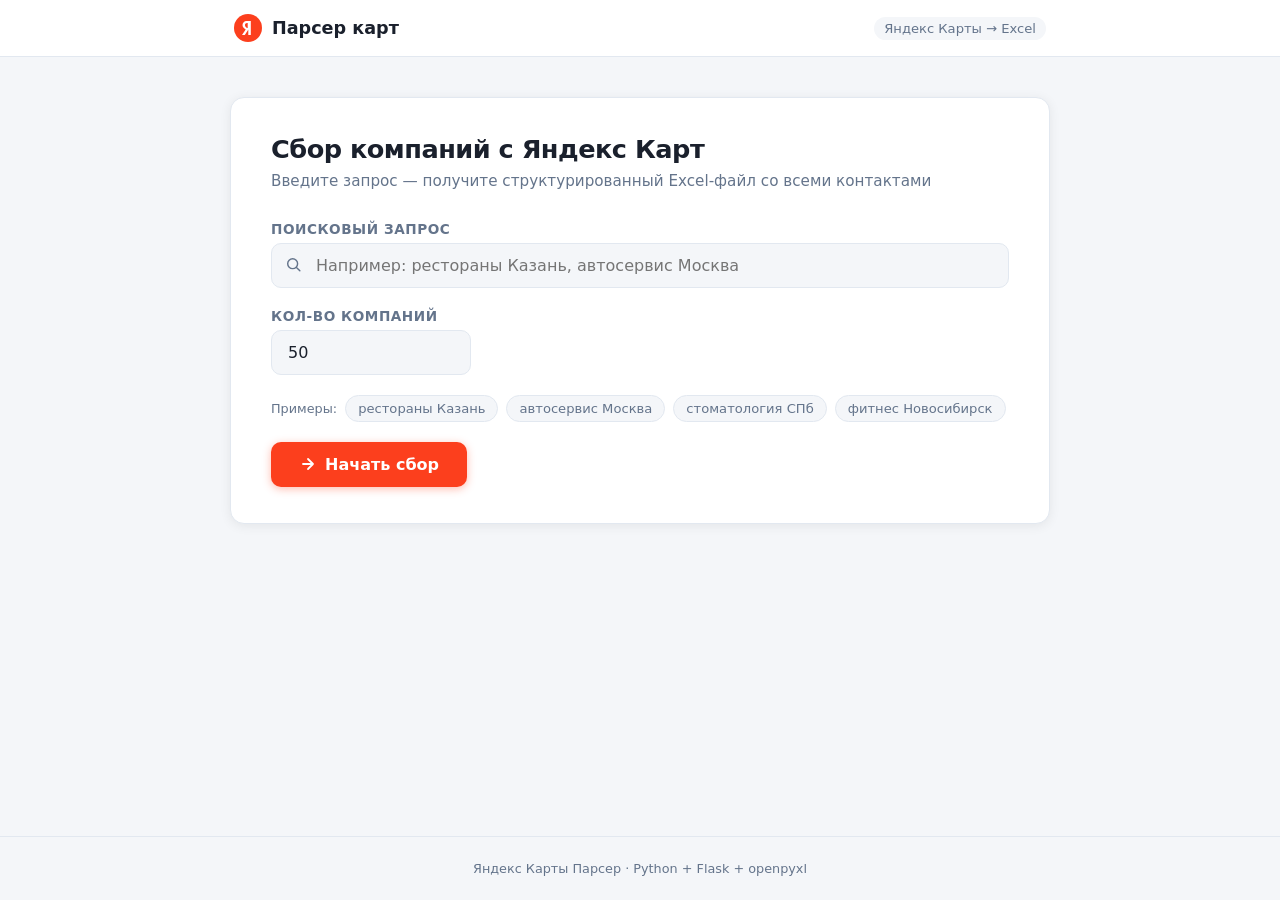
==== templates/index.html @ 3d7ba64a "Add Flask web UI with real-time progress streaming - app.py: Flask server with three endpoints:     " ====
<!DOCTYPE html>
<html lang="ru">
<head>
  <meta charset="UTF-8"/>
  <meta name="viewport" content="width=device-width, initial-scale=1.0"/>
  <title>Яндекс Карты — Парсер</title>
  <link rel="stylesheet" href="/static/style.css"/>
</head>
<body>
  <!-- Header -->
  <header class="header">
    <div class="header-inner">
      <div class="logo">
        <svg width="28" height="28" viewBox="0 0 28 28" fill="none">
          <circle cx="14" cy="14" r="14" fill="#FC3F1D"/>
          <path d="M15.8 7H12.5C10.3 7 8.5 8.8 8.5 11c0 2 1.3 3.3 3.2 4.4L8 21h2.8l3.4-5.2h.1V21h2.5V7h-.9zm-2.6 7.1c-1.4-.8-2.2-1.8-2.2-3.1 0-1.2.9-2.1 2.1-2.1h.6v5.2h-.5z" fill="white"/>
        </svg>
        <span>Парсер карт</span>
      </div>
      <nav class="nav-hint">Яндекс Карты → Excel</nav>
    </div>
  </header>

  <main class="main">
    <!-- Search Card -->
    <section class="card search-card" id="searchSection">
      <h1 class="card-title">Сбор компаний с Яндекс Карт</h1>
      <p class="card-sub">Введите запрос — получите структурированный Excel-файл со всеми контактами</p>

      <form id="searchForm" class="search-form" autocomplete="off">
        <div class="field-group">
          <label class="field-label" for="queryInput">Поисковый запрос</label>
          <div class="input-wrap">
            <svg class="input-icon" viewBox="0 0 20 20" fill="none">
              <circle cx="8.5" cy="8.5" r="5.5" stroke="currentColor" stroke-width="1.6"/>
              <path d="M13 13l3.5 3.5" stroke="currentColor" stroke-width="1.6" stroke-linecap="round"/>
            </svg>
            <input id="queryInput" class="input" type="text"
                   placeholder="Например: рестораны Казань, автосервис Москва"
                   required maxlength="200"/>
          </div>
        </div>

        <div class="field-group field-group--half">
          <label class="field-label" for="maxInput">Кол-во компаний</label>
          <input id="maxInput" class="input" type="number"
                 min="1" max="500" value="50" step="1"/>
        </div>

        <div class="examples">
          <span class="examples-label">Примеры:</span>
          <button type="button" class="chip" data-q="рестораны Казань">рестораны Казань</button>
          <button type="button" class="chip" data-q="автосервис Москва">автосервис Москва</button>
          <button type="button" class="chip" data-q="стоматология Санкт-Петербург">стоматология СПб</button>
          <button type="button" class="chip" data-q="фитнес Новосибирск">фитнес Новосибирск</button>
        </div>

        <button class="btn-primary" type="submit" id="startBtn">
          <svg width="18" height="18" viewBox="0 0 18 18" fill="none">
            <path d="M4 9h10M9 4l5 5-5 5" stroke="white" stroke-width="1.8" stroke-linecap="round" stroke-linejoin="round"/>
          </svg>
          Начать сбор
        </button>
      </form>
    </section>

    <!-- Progress Card -->
    <section class="card progress-card hidden" id="progressSection">
      <div class="progress-header">
        <div class="pulse-dot" id="pulseDot"></div>
        <span class="progress-title" id="progressTitle">Идёт сбор данных…</span>
        <button class="btn-ghost btn-sm" id="cancelBtn" title="Отмена">✕</button>
      </div>

      <div class="progress-track">
        <div class="progress-bar" id="progressBar"></div>
      </div>
      <div class="progress-meta">
        <span id="progressFound">Найдено: 0</span>
        <span id="progressPct">0%</span>
      </div>

      <div class="log-box" id="logBox"></div>
    </section>

    <!-- Result Card -->
    <section class="card result-card hidden" id="resultSection">
      <div class="result-top">
        <div class="result-icon">✓</div>
        <div>
          <h2 class="result-title">Готово!</h2>
          <p class="result-sub" id="resultSub">Данные собраны и сохранены в Excel</p>
        </div>
      </div>

      <!-- Stats grid -->
      <div class="stats-grid" id="statsGrid"></div>

      <!-- Preview table -->
      <div class="preview-wrap">
        <h3 class="preview-heading">Предпросмотр (первые строки)</h3>
        <div class="table-scroll">
          <table class="preview-table" id="previewTable">
            <thead>
              <tr>
                <th>Название</th>
                <th>Телефон</th>
                <th>Адрес</th>
                <th>Рейтинг</th>
                <th>Сайт</th>
              </tr>
            </thead>
            <tbody id="previewBody"></tbody>
          </table>
        </div>
      </div>

      <div class="result-actions">
        <a class="btn-primary" id="downloadBtn" href="#" download>
          <svg width="18" height="18" viewBox="0 0 18 18" fill="none">
            <path d="M9 3v8M5 8l4 4 4-4" stroke="white" stroke-width="1.8" stroke-linecap="round" stroke-linejoin="round"/>
            <path d="M3 14h12" stroke="white" stroke-width="1.8" stroke-linecap="round"/>
          </svg>
          Скачать Excel
        </a>
        <button class="btn-secondary" id="newSearchBtn">
          Новый поиск
        </button>
      </div>
    </section>

    <!-- Error Card -->
    <section class="card error-card hidden" id="errorSection">
      <div class="error-icon">!</div>
      <h2 class="error-title">Ошибка</h2>
      <p class="error-msg" id="errorMsg"></p>
      <button class="btn-secondary" id="errorRetryBtn">Попробовать снова</button>
    </section>
  </main>

  <footer class="footer">
    Яндекс Карты Парсер · Python + Flask + openpyxl
  </footer>

  <script src="/static/app.js"></script>
</body>
</html>
---- static/style.css ----
/* ── Reset & tokens ─────────────────────────────────────────── */
*, *::before, *::after { box-sizing: border-box; margin: 0; padding: 0; }

:root {
  --bg:        #f4f6f9;
  --surface:   #ffffff;
  --border:    #e2e8f0;
  --text:      #1a202c;
  --text-muted:#64748b;
  --accent:    #FC3F1D;
  --accent-h:  #e03518;
  --green:     #22c55e;
  --green-bg:  #f0fdf4;
  --red:       #ef4444;
  --yellow:    #f59e0b;
  --radius:    14px;
  --shadow:    0 2px 12px rgba(0,0,0,.07);
  --shadow-lg: 0 8px 32px rgba(0,0,0,.10);
  --font:      'Segoe UI', system-ui, -apple-system, sans-serif;
}

html { scroll-behavior: smooth; }
body {
  font-family: var(--font);
  background: var(--bg);
  color: var(--text);
  min-height: 100vh;
  display: flex;
  flex-direction: column;
}

/* ── Header ─────────────────────────────────────────────────── */
.header {
  background: var(--surface);
  border-bottom: 1px solid var(--border);
  position: sticky;
  top: 0;
  z-index: 100;
  backdrop-filter: blur(8px);
}
.header-inner {
  max-width: 860px;
  margin: 0 auto;
  padding: 14px 24px;
  display: flex;
  align-items: center;
  gap: 12px;
}
.logo {
  display: flex;
  align-items: center;
  gap: 10px;
  font-weight: 700;
  font-size: 1.1rem;
  color: var(--text);
}
.nav-hint {
  margin-left: auto;
  font-size: .82rem;
  color: var(--text-muted);
  background: var(--bg);
  padding: 4px 10px;
  border-radius: 20px;
}

/* ── Main layout ────────────────────────────────────────────── */
.main {
  flex: 1;
  max-width: 860px;
  width: 100%;
  margin: 40px auto;
  padding: 0 20px;
  display: flex;
  flex-direction: column;
  gap: 24px;
}

/* ── Card ───────────────────────────────────────────────────── */
.card {
  background: var(--surface);
  border: 1px solid var(--border);
  border-radius: var(--radius);
  padding: 36px 40px;
  box-shadow: var(--shadow);
  transition: box-shadow .2s;
}
.card:hover { box-shadow: var(--shadow-lg); }
.hidden { display: none !important; }

/* ── Search Card ────────────────────────────────────────────── */
.card-title {
  font-size: 1.6rem;
  font-weight: 700;
  letter-spacing: -.02em;
  margin-bottom: 6px;
}
.card-sub {
  color: var(--text-muted);
  margin-bottom: 28px;
  font-size: .95rem;
  line-height: 1.5;
}

.search-form { display: flex; flex-direction: column; gap: 20px; }

.field-group { display: flex; flex-direction: column; gap: 6px; }
.field-group--half { max-width: 200px; }
.field-label {
  font-size: .85rem;
  font-weight: 600;
  color: var(--text-muted);
  text-transform: uppercase;
  letter-spacing: .04em;
}

.input-wrap { position: relative; }
.input-icon {
  position: absolute;
  left: 14px;
  top: 50%;
  transform: translateY(-50%);
  width: 18px;
  height: 18px;
  color: var(--text-muted);
  pointer-events: none;
}
.input {
  width: 100%;
  padding: 12px 16px;
  border: 1.5px solid var(--border);
  border-radius: 10px;
  font-size: 1rem;
  font-family: var(--font);
  outline: none;
  transition: border-color .18s, box-shadow .18s;
  background: var(--bg);
  color: var(--text);
}
.input-wrap .input { padding-left: 44px; }
.input:focus {
  border-color: var(--accent);
  box-shadow: 0 0 0 3px rgba(252,63,29,.12);
  background: var(--surface);
}
input[type=number].input { max-width: 200px; }

/* ── Example chips ──────────────────────────────────────────── */
.examples {
  display: flex;
  flex-wrap: wrap;
  gap: 8px;
  align-items: center;
}
.examples-label {
  font-size: .8rem;
  color: var(--text-muted);
  white-space: nowrap;
}
.chip {
  padding: 5px 12px;
  border: 1.5px solid var(--border);
  border-radius: 20px;
  font-size: .82rem;
  font-family: var(--font);
  cursor: pointer;
  background: var(--bg);
  color: var(--text-muted);
  transition: all .16s;
}
.chip:hover {
  border-color: var(--accent);
  color: var(--accent);
  background: #fff5f3;
}

/* ── Buttons ────────────────────────────────────────────────── */
.btn-primary {
  display: inline-flex;
  align-items: center;
  gap: 8px;
  padding: 13px 28px;
  background: var(--accent);
  color: #fff;
  border: none;
  border-radius: 10px;
  font-size: 1rem;
  font-weight: 600;
  font-family: var(--font);
  cursor: pointer;
  text-decoration: none;
  transition: background .16s, transform .1s, box-shadow .16s;
  box-shadow: 0 2px 8px rgba(252,63,29,.35);
  align-self: flex-start;
}
.btn-primary:hover { background: var(--accent-h); box-shadow: 0 4px 14px rgba(252,63,29,.4); }
.btn-primary:active { transform: scale(.97); }
.btn-primary:disabled { opacity: .55; cursor: not-allowed; transform: none; }

.btn-secondary {
  display: inline-flex;
  align-items: center;
  gap: 8px;
  padding: 12px 24px;
  background: var(--surface);
  color: var(--text);
  border: 1.5px solid var(--border);
  border-radius: 10px;
  font-size: .95rem;
  font-weight: 600;
  font-family: var(--font);
  cursor: pointer;
  transition: border-color .16s, background .16s;
}
.btn-secondary:hover { border-color: var(--text-muted); background: var(--bg); }

.btn-ghost {
  background: none;
  border: none;
  cursor: pointer;
  font-family: var(--font);
  transition: color .15s;
}
.btn-sm { padding: 4px 8px; font-size: .85rem; color: var(--text-muted); }
.btn-sm:hover { color: var(--red); }

/* ── Progress Card ──────────────────────────────────────────── */
.progress-card { border-left: 4px solid var(--accent); }

.progress-header {
  display: flex;
  align-items: center;
  gap: 10px;
  margin-bottom: 16px;
}
.pulse-dot {
  width: 10px; height: 10px;
  border-radius: 50%;
  background: var(--accent);
  animation: pulse 1.4s infinite;
  flex-shrink: 0;
}
@keyframes pulse {
  0%, 100% { opacity: 1; transform: scale(1); }
  50%       { opacity: .5; transform: scale(.8); }
}
.progress-title { font-weight: 600; flex: 1; }

.progress-track {
  height: 8px;
  background: var(--bg);
  border-radius: 99px;
  overflow: hidden;
  margin-bottom: 6px;
}
.progress-bar {
  height: 100%;
  background: linear-gradient(90deg, var(--accent), #ff7a5c);
  border-radius: 99px;
  width: 0%;
  transition: width .4s ease;
}
.progress-meta {
  display: flex;
  justify-content: space-between;
  font-size: .82rem;
  color: var(--text-muted);
  margin-bottom: 16px;
}

.log-box {
  background: #0f172a;
  border-radius: 8px;
  padding: 14px 16px;
  max-height: 200px;
  overflow-y: auto;
  font-family: 'Cascadia Code', 'Fira Mono', monospace;
  font-size: .8rem;
  line-height: 1.7;
  color: #94a3b8;
  scroll-behavior: smooth;
}
.log-line { display: block; }
.log-line--ok    { color: #86efac; }
.log-line--warn  { color: #fcd34d; }
.log-line--err   { color: #f87171; }

/* ── Result Card ────────────────────────────────────────────── */
.result-card { border-left: 4px solid var(--green); }

.result-top {
  display: flex;
  align-items: center;
  gap: 18px;
  margin-bottom: 28px;
}
.result-icon {
  width: 52px; height: 52px;
  background: var(--green-bg);
  color: var(--green);
  border-radius: 50%;
  display: flex;
  align-items: center;
  justify-content: center;
  font-size: 1.6rem;
  font-weight: 700;
  flex-shrink: 0;
}
.result-title { font-size: 1.4rem; font-weight: 700; margin-bottom: 2px; }
.result-sub { color: var(--text-muted); font-size: .9rem; }

/* Stats grid */
.stats-grid {
  display: grid;
  grid-template-columns: repeat(auto-fill, minmax(160px, 1fr));
  gap: 12px;
  margin-bottom: 28px;
}
.stat-card {
  background: var(--bg);
  border: 1px solid var(--border);
  border-radius: 10px;
  padding: 16px 18px;
}
.stat-value {
  font-size: 1.7rem;
  font-weight: 800;
  letter-spacing: -.03em;
  color: var(--text);
  line-height: 1;
  margin-bottom: 4px;
}
.stat-value--accent { color: var(--accent); }
.stat-value--green  { color: var(--green); }
.stat-label {
  font-size: .78rem;
  color: var(--text-muted);
  text-transform: uppercase;
  letter-spacing: .04em;
}

/* Preview table */
.preview-heading {
  font-size: .9rem;
  font-weight: 600;
  color: var(--text-muted);
  text-transform: uppercase;
  letter-spacing: .04em;
  margin-bottom: 12px;
}
.preview-wrap { margin-bottom: 28px; }
.table-scroll { overflow-x: auto; border-radius: 8px; border: 1px solid var(--border); }
.preview-table {
  width: 100%;
  border-collapse: collapse;
  font-size: .85rem;
  white-space: nowrap;
}
.preview-table thead th {
  background: #f8fafc;
  padding: 10px 14px;
  text-align: left;
  font-weight: 600;
  font-size: .78rem;
  color: var(--text-muted);
  text-transform: uppercase;
  letter-spacing: .04em;
  border-bottom: 1px solid var(--border);
}
.preview-table tbody td {
  padding: 10px 14px;
  border-bottom: 1px solid var(--border);
  color: var(--text);
  max-width: 220px;
  overflow: hidden;
  text-overflow: ellipsis;
}
.preview-table tbody tr:last-child td { border-bottom: none; }
.preview-table tbody tr:hover { background: #f8fafc; }
.badge {
  display: inline-block;
  padding: 2px 8px;
  border-radius: 99px;
  font-size: .75rem;
  font-weight: 600;
}
.badge--yes { background: var(--green-bg); color: var(--green); }
.badge--no  { background: #fef2f2; color: var(--red); }
.stars { color: var(--yellow); }

.result-actions {
  display: flex;
  gap: 12px;
  flex-wrap: wrap;
}

/* ── Error Card ─────────────────────────────────────────────── */
.error-card {
  border-left: 4px solid var(--red);
  text-align: center;
  padding: 48px 40px;
}
.error-icon {
  width: 64px; height: 64px;
  background: #fef2f2;
  color: var(--red);
  border-radius: 50%;
  display: flex;
  align-items: center;
  justify-content: center;
  font-size: 2rem;
  font-weight: 800;
  margin: 0 auto 16px;
}
.error-title { font-size: 1.3rem; font-weight: 700; margin-bottom: 8px; }
.error-msg { color: var(--text-muted); margin-bottom: 24px; }

/* ── Footer ─────────────────────────────────────────────────── */
.footer {
  text-align: center;
  padding: 24px;
  color: var(--text-muted);
  font-size: .8rem;
  border-top: 1px solid var(--border);
}

/* ── Responsive ─────────────────────────────────────────────── */
@media (max-width: 600px) {
  .card { padding: 24px 20px; }
  .card-title { font-size: 1.3rem; }
  .field-group--half { max-width: 100%; }
  .stats-grid { grid-template-columns: 1fr 1fr; }
  .result-actions { flex-direction: column; }
  .btn-primary, .btn-secondary { justify-content: center; }
}
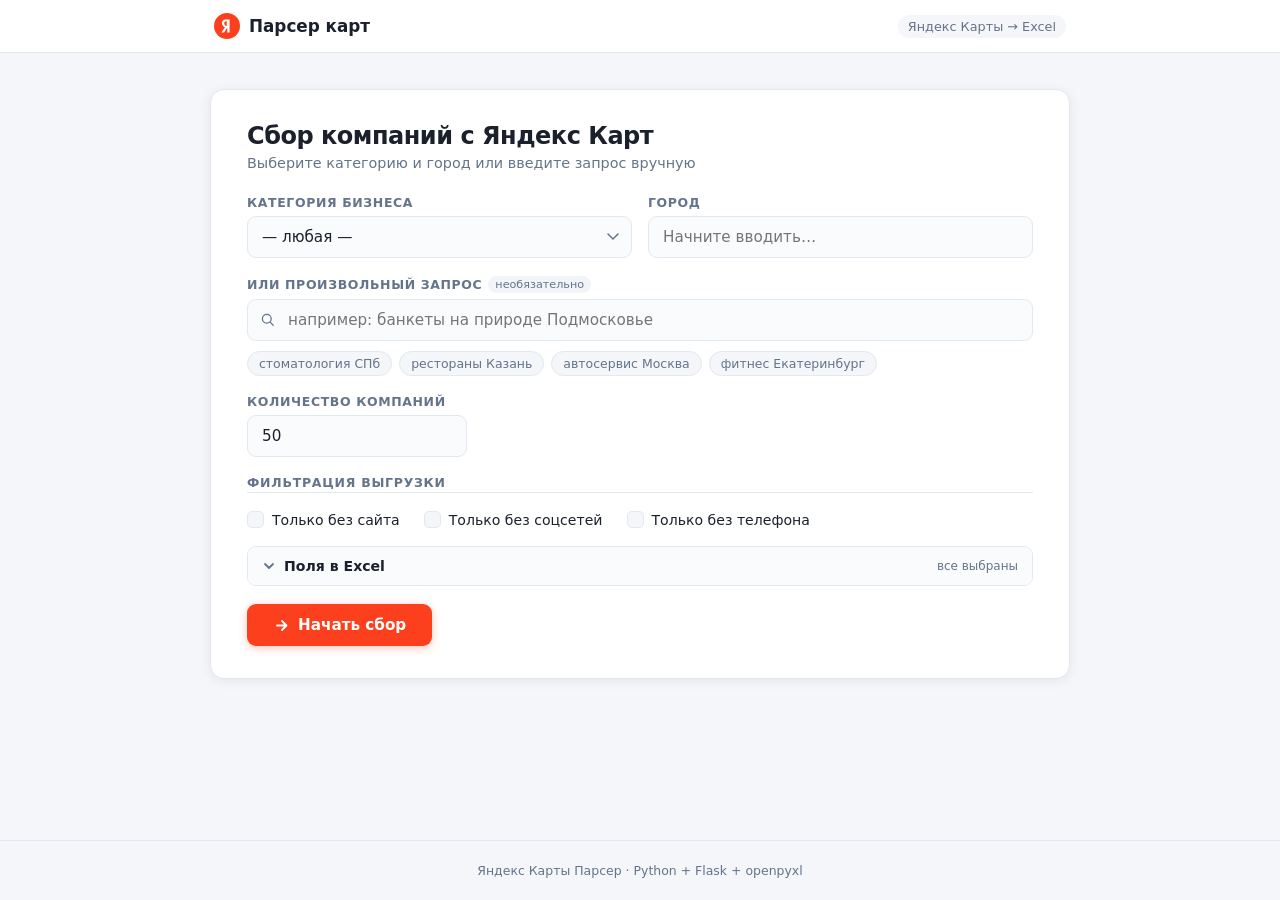
==== commit c67f89a5: "Add field selection, filters, history, maps link; fix rating/socials 1. Field selection — checkboxes" ====
--- a/templates/index.html
+++ b/templates/index.html
@@ -7,141 +7,255 @@
   <link rel="stylesheet" href="/static/style.css"/>
 </head>
 <body>
-  <!-- Header -->
-  <header class="header">
-    <div class="header-inner">
-      <div class="logo">
-        <svg width="28" height="28" viewBox="0 0 28 28" fill="none">
-          <circle cx="14" cy="14" r="14" fill="#FC3F1D"/>
-          <path d="M15.8 7H12.5C10.3 7 8.5 8.8 8.5 11c0 2 1.3 3.3 3.2 4.4L8 21h2.8l3.4-5.2h.1V21h2.5V7h-.9zm-2.6 7.1c-1.4-.8-2.2-1.8-2.2-3.1 0-1.2.9-2.1 2.1-2.1h.6v5.2h-.5z" fill="white"/>
+
+<header class="header">
+  <div class="header-inner">
+    <div class="logo">
+      <svg width="26" height="26" viewBox="0 0 28 28" fill="none">
+        <circle cx="14" cy="14" r="14" fill="#FC3F1D"/>
+        <path d="M15.8 7H12.5C10.3 7 8.5 8.8 8.5 11c0 2 1.3 3.3 3.2 4.4L8 21h2.8l3.4-5.2h.1V21h2.5V7h-.9zm-2.6 7.1c-1.4-.8-2.2-1.8-2.2-3.1 0-1.2.9-2.1 2.1-2.1h.6v5.2h-.5z" fill="white"/>
+      </svg>
+      <span>Парсер карт</span>
+    </div>
+    <span class="nav-hint">Яндекс Карты → Excel</span>
+  </div>
+</header>
+
+<main class="main">
+
+  <!-- ── Search card ─────────────────────────────────────────── -->
+  <section class="card" id="searchSection">
+    <h1 class="card-title">Сбор компаний с Яндекс Карт</h1>
+    <p class="card-sub">Выберите категорию и город или введите запрос вручную</p>
+
+    <form id="searchForm" autocomplete="off">
+
+      <!-- Category + City -->
+      <div class="row-2">
+        <div class="field-group">
+          <label class="field-label" for="categoryInput">Категория бизнеса</label>
+          <select id="categoryInput" class="input select-input">
+            <option value="">— любая —</option>
+            <optgroup label="Еда и напитки">
+              <option>Рестораны</option><option>Кафе</option>
+              <option>Бары и пабы</option><option>Пиццерии</option>
+              <option>Суши и роллы</option><option>Фастфуд</option>
+              <option>Кофейни</option><option>Кондитерские</option>
+            </optgroup>
+            <optgroup label="Красота и здоровье">
+              <option>Салоны красоты</option><option>Парикмахерские</option>
+              <option>Ногтевые студии</option><option>Стоматологии</option>
+              <option>Медицинские центры</option><option>Аптеки</option>
+              <option>Фитнес-клубы</option><option>Массажные салоны</option>
+              <option>Косметологические клиники</option>
+            </optgroup>
+            <optgroup label="Авто">
+              <option>Автосервисы</option><option>Шиномонтаж</option>
+              <option>Автомойки</option><option>Автосалоны</option>
+              <option>Автозапчасти</option>
+            </optgroup>
+            <optgroup label="Услуги">
+              <option>Юридические услуги</option><option>Бухгалтерские услуги</option>
+              <option>Строительство и ремонт</option><option>Клининг</option>
+              <option>Фотостудии</option><option>Детские центры</option>
+              <option>Языковые школы</option><option>Репетиторы</option>
+            </optgroup>
+            <optgroup label="Торговля и гостиницы">
+              <option>Магазины одежды</option><option>Продуктовые магазины</option>
+              <option>Гостиницы и отели</option><option>Хостелы</option>
+              <option>Банки</option><option>Страхование</option>
+            </optgroup>
+          </select>
+        </div>
+
+        <div class="field-group">
+          <label class="field-label" for="cityInput">Город</label>
+          <input id="cityInput" class="input" type="text"
+                 placeholder="Начните вводить…"
+                 list="citiesList" autocomplete="off"/>
+          <datalist id="citiesList">
+            <option>Москва</option><option>Санкт-Петербург</option>
+            <option>Новосибирск</option><option>Екатеринбург</option>
+            <option>Казань</option><option>Нижний Новгород</option>
+            <option>Челябинск</option><option>Самара</option>
+            <option>Омск</option><option>Ростов-на-Дону</option>
+            <option>Уфа</option><option>Красноярск</option>
+            <option>Пермь</option><option>Воронеж</option>
+            <option>Волгоград</option><option>Краснодар</option>
+            <option>Саратов</option><option>Тюмень</option>
+            <option>Тольятти</option><option>Ижевск</option>
+            <option>Барнаул</option><option>Ульяновск</option>
+            <option>Иркутск</option><option>Хабаровск</option>
+            <option>Ярославль</option><option>Владивосток</option>
+            <option>Томск</option><option>Оренбург</option>
+            <option>Кемерово</option><option>Рязань</option>
+            <option>Астрахань</option><option>Пенза</option>
+            <option>Тула</option><option>Киров</option>
+            <option>Чебоксары</option><option>Калининград</option>
+            <option>Брянск</option><option>Курск</option>
+            <option>Ставрополь</option><option>Белгород</option>
+            <option>Сочи</option><option>Мурманск</option>
+            <option>Владимир</option><option>Архангельск</option>
+            <option>Якутск</option><option>Грозный</option>
+            <option>Махачкала</option><option>Нальчик</option>
+            <option>Сургут</option><option>Смоленск</option>
+            <option>Вологда</option><option>Новгород Великий</option>
+          </datalist>
+        </div>
+      </div>
+
+      <!-- OR free query -->
+      <div class="field-group">
+        <label class="field-label" for="queryInput">
+          Или произвольный запрос
+          <span class="hint-badge">необязательно</span>
+        </label>
+        <div class="input-wrap">
+          <svg class="input-icon" viewBox="0 0 20 20" fill="none">
+            <circle cx="8.5" cy="8.5" r="5.5" stroke="currentColor" stroke-width="1.6"/>
+            <path d="M13 13l3.5 3.5" stroke="currentColor" stroke-width="1.6" stroke-linecap="round"/>
+          </svg>
+          <input id="queryInput" class="input" type="text"
+                 placeholder="например: банкеты на природе Подмосковье"/>
+        </div>
+        <div class="examples">
+          <button type="button" class="chip" data-q="стоматология" data-city="Санкт-Петербург">стоматология СПб</button>
+          <button type="button" class="chip" data-q="Рестораны"    data-city="Казань">рестораны Казань</button>
+          <button type="button" class="chip" data-q="Автосервисы"  data-city="Москва">автосервис Москва</button>
+          <button type="button" class="chip" data-q="Фитнес-клубы" data-city="Екатеринбург">фитнес Екатеринбург</button>
+        </div>
+      </div>
+
+      <!-- Count -->
+      <div class="field-group" style="max-width:220px">
+        <label class="field-label" for="maxInput">Количество компаний</label>
+        <input id="maxInput" class="input" type="number" min="1" max="500" value="50"/>
+      </div>
+
+      <!-- ── Filters ──────────────────────────────────────────── -->
+      <div class="section-heading">Фильтрация выгрузки</div>
+      <div class="check-grid">
+        <label class="check-item">
+          <input type="checkbox" id="filterNoSite"/>
+          <span class="check-box"></span>
+          <span>Только без сайта</span>
+        </label>
+        <label class="check-item">
+          <input type="checkbox" id="filterNoSocial"/>
+          <span class="check-box"></span>
+          <span>Только без соцсетей</span>
+        </label>
+        <label class="check-item">
+          <input type="checkbox" id="filterNoPhone"/>
+          <span class="check-box"></span>
+          <span>Только без телефона</span>
+        </label>
+      </div>
+
+      <!-- ── Field selection ─────────────────────────────────── -->
+      <div class="collapsible" id="fieldsToggle">
+        <button type="button" class="collapsible-btn" id="fieldsToggleBtn">
+          <svg id="fieldsArrow" width="14" height="14" viewBox="0 0 14 14" fill="none">
+            <path d="M3 5l4 4 4-4" stroke="currentColor" stroke-width="1.8" stroke-linecap="round" stroke-linejoin="round"/>
+          </svg>
+          Поля в Excel
+          <span class="collapsible-count" id="fieldsCount">все выбраны</span>
+        </button>
+        <div class="collapsible-body" id="fieldsBody">
+          <div class="fields-actions">
+            <button type="button" class="btn-link" id="selectAllFields">Выбрать все</button>
+            <button type="button" class="btn-link" id="selectNoneFields">Снять все</button>
+          </div>
+          <div class="check-grid check-grid--fields" id="fieldsGrid">
+            <!-- Filled by JS -->
+          </div>
+        </div>
+      </div>
+
+      <button class="btn-primary" type="submit" id="startBtn">
+        <svg width="17" height="17" viewBox="0 0 17 17" fill="none">
+          <path d="M4 8.5h9M9 4l4.5 4.5L9 13" stroke="white" stroke-width="1.8" stroke-linecap="round" stroke-linejoin="round"/>
         </svg>
-        <span>Парсер карт</span>
-      </div>
-      <nav class="nav-hint">Яндекс Карты → Excel</nav>
-    </div>
-  </header>
-
-  <main class="main">
-    <!-- Search Card -->
-    <section class="card search-card" id="searchSection">
-      <h1 class="card-title">Сбор компаний с Яндекс Карт</h1>
-      <p class="card-sub">Введите запрос — получите структурированный Excel-файл со всеми контактами</p>
-
-      <form id="searchForm" class="search-form" autocomplete="off">
-        <div class="field-group">
-          <label class="field-label" for="queryInput">Поисковый запрос</label>
-          <div class="input-wrap">
-            <svg class="input-icon" viewBox="0 0 20 20" fill="none">
-              <circle cx="8.5" cy="8.5" r="5.5" stroke="currentColor" stroke-width="1.6"/>
-              <path d="M13 13l3.5 3.5" stroke="currentColor" stroke-width="1.6" stroke-linecap="round"/>
-            </svg>
-            <input id="queryInput" class="input" type="text"
-                   placeholder="Например: рестораны Казань, автосервис Москва"
-                   required maxlength="200"/>
-          </div>
-        </div>
-
-        <div class="field-group field-group--half">
-          <label class="field-label" for="maxInput">Кол-во компаний</label>
-          <input id="maxInput" class="input" type="number"
-                 min="1" max="500" value="50" step="1"/>
-        </div>
-
-        <div class="examples">
-          <span class="examples-label">Примеры:</span>
-          <button type="button" class="chip" data-q="рестораны Казань">рестораны Казань</button>
-          <button type="button" class="chip" data-q="автосервис Москва">автосервис Москва</button>
-          <button type="button" class="chip" data-q="стоматология Санкт-Петербург">стоматология СПб</button>
-          <button type="button" class="chip" data-q="фитнес Новосибирск">фитнес Новосибирск</button>
-        </div>
-
-        <button class="btn-primary" type="submit" id="startBtn">
-          <svg width="18" height="18" viewBox="0 0 18 18" fill="none">
-            <path d="M4 9h10M9 4l5 5-5 5" stroke="white" stroke-width="1.8" stroke-linecap="round" stroke-linejoin="round"/>
-          </svg>
-          Начать сбор
-        </button>
-      </form>
-    </section>
-
-    <!-- Progress Card -->
-    <section class="card progress-card hidden" id="progressSection">
-      <div class="progress-header">
-        <div class="pulse-dot" id="pulseDot"></div>
-        <span class="progress-title" id="progressTitle">Идёт сбор данных…</span>
-        <button class="btn-ghost btn-sm" id="cancelBtn" title="Отмена">✕</button>
-      </div>
-
-      <div class="progress-track">
-        <div class="progress-bar" id="progressBar"></div>
-      </div>
-      <div class="progress-meta">
-        <span id="progressFound">Найдено: 0</span>
-        <span id="progressPct">0%</span>
-      </div>
-
-      <div class="log-box" id="logBox"></div>
-    </section>
-
-    <!-- Result Card -->
-    <section class="card result-card hidden" id="resultSection">
-      <div class="result-top">
-        <div class="result-icon">✓</div>
-        <div>
-          <h2 class="result-title">Готово!</h2>
-          <p class="result-sub" id="resultSub">Данные собраны и сохранены в Excel</p>
-        </div>
-      </div>
-
-      <!-- Stats grid -->
-      <div class="stats-grid" id="statsGrid"></div>
-
-      <!-- Preview table -->
-      <div class="preview-wrap">
-        <h3 class="preview-heading">Предпросмотр (первые строки)</h3>
-        <div class="table-scroll">
-          <table class="preview-table" id="previewTable">
-            <thead>
-              <tr>
-                <th>Название</th>
-                <th>Телефон</th>
-                <th>Адрес</th>
-                <th>Рейтинг</th>
-                <th>Сайт</th>
-              </tr>
-            </thead>
-            <tbody id="previewBody"></tbody>
-          </table>
-        </div>
-      </div>
-
-      <div class="result-actions">
-        <a class="btn-primary" id="downloadBtn" href="#" download>
-          <svg width="18" height="18" viewBox="0 0 18 18" fill="none">
-            <path d="M9 3v8M5 8l4 4 4-4" stroke="white" stroke-width="1.8" stroke-linecap="round" stroke-linejoin="round"/>
-            <path d="M3 14h12" stroke="white" stroke-width="1.8" stroke-linecap="round"/>
-          </svg>
-          Скачать Excel
-        </a>
-        <button class="btn-secondary" id="newSearchBtn">
-          Новый поиск
-        </button>
-      </div>
-    </section>
-
-    <!-- Error Card -->
-    <section class="card error-card hidden" id="errorSection">
-      <div class="error-icon">!</div>
-      <h2 class="error-title">Ошибка</h2>
-      <p class="error-msg" id="errorMsg"></p>
-      <button class="btn-secondary" id="errorRetryBtn">Попробовать снова</button>
-    </section>
-  </main>
-
-  <footer class="footer">
-    Яндекс Карты Парсер · Python + Flask + openpyxl
-  </footer>
-
-  <script src="/static/app.js"></script>
+        Начать сбор
+      </button>
+    </form>
+  </section>
+
+  <!-- ── Progress ────────────────────────────────────────────── -->
+  <section class="card hidden" id="progressSection">
+    <div class="progress-header">
+      <div class="pulse-dot"></div>
+      <span class="progress-title" id="progressTitle">Идёт сбор…</span>
+      <button class="btn-ghost btn-sm" id="cancelBtn">✕ Отмена</button>
+    </div>
+    <div class="progress-track"><div class="progress-bar" id="progressBar"></div></div>
+    <div class="progress-meta">
+      <span id="progressFound">Найдено: 0</span>
+      <span id="progressPct">0%</span>
+    </div>
+    <div class="log-box" id="logBox"></div>
+  </section>
+
+  <!-- ── Result ──────────────────────────────────────────────── -->
+  <section class="card hidden" id="resultSection">
+    <div class="result-top">
+      <div class="result-icon">✓</div>
+      <div>
+        <h2 class="result-title">Готово!</h2>
+        <p class="result-sub" id="resultSub"></p>
+      </div>
+    </div>
+
+    <div class="stats-grid" id="statsGrid"></div>
+
+    <div class="preview-wrap">
+      <h3 class="preview-heading">Предпросмотр</h3>
+      <div class="table-scroll">
+        <table class="preview-table">
+          <thead>
+            <tr>
+              <th>Название</th><th>Телефон</th><th>Сайт</th>
+              <th>Соцсети</th><th>Рейтинг</th><th>Адрес</th><th>Карты</th>
+            </tr>
+          </thead>
+          <tbody id="previewBody"></tbody>
+        </table>
+      </div>
+    </div>
+
+    <div class="result-actions">
+      <a class="btn-primary" id="downloadBtn" href="#">
+        <svg width="17" height="17" viewBox="0 0 17 17" fill="none">
+          <path d="M8.5 3v8M5 8l3.5 3.5L12 8" stroke="white" stroke-width="1.8" stroke-linecap="round" stroke-linejoin="round"/>
+          <path d="M3 13.5h11" stroke="white" stroke-width="1.8" stroke-linecap="round"/>
+        </svg>
+        Скачать Excel
+      </a>
+      <button class="btn-secondary" id="newSearchBtn">Новый поиск</button>
+    </div>
+  </section>
+
+  <!-- ── Error ───────────────────────────────────────────────── -->
+  <section class="card hidden" id="errorSection">
+    <div class="error-icon">!</div>
+    <h2 class="error-title">Ошибка</h2>
+    <p class="error-msg" id="errorMsg"></p>
+    <button class="btn-secondary" id="errorRetryBtn">Попробовать снова</button>
+  </section>
+
+  <!-- ── History ─────────────────────────────────────────────── -->
+  <section class="card" id="historySection" style="display:none">
+    <div class="history-header">
+      <h2 class="history-title">История парсингов</h2>
+      <button class="btn-ghost btn-sm" id="clearHistoryBtn">Очистить всё</button>
+    </div>
+    <div id="historyList"></div>
+  </section>
+
+</main>
+
+<footer class="footer">Яндекс Карты Парсер · Python + Flask + openpyxl</footer>
+
+<script src="/static/app.js"></script>
 </body>
 </html>
--- a/static/style.css
+++ b/static/style.css
@@ -1,4 +1,4 @@
-/* ── Reset & tokens ─────────────────────────────────────────── */
+/* ── Reset & tokens ──────────────────────────────────────────── */
 *, *::before, *::after { box-sizing: border-box; margin: 0; padding: 0; }
 
 :root {
@@ -6,13 +6,14 @@
   --surface:   #ffffff;
   --border:    #e2e8f0;
   --text:      #1a202c;
-  --text-muted:#64748b;
+  --muted:     #64748b;
   --accent:    #FC3F1D;
   --accent-h:  #e03518;
   --green:     #22c55e;
   --green-bg:  #f0fdf4;
   --red:       #ef4444;
   --yellow:    #f59e0b;
+  --blue:      #3b82f6;
   --radius:    14px;
   --shadow:    0 2px 12px rgba(0,0,0,.07);
   --shadow-lg: 0 8px 32px rgba(0,0,0,.10);
@@ -29,406 +30,335 @@
   flex-direction: column;
 }
 
-/* ── Header ─────────────────────────────────────────────────── */
+/* ── Header ──────────────────────────────────────────────────── */
 .header {
   background: var(--surface);
   border-bottom: 1px solid var(--border);
-  position: sticky;
-  top: 0;
-  z-index: 100;
-  backdrop-filter: blur(8px);
+  position: sticky; top: 0; z-index: 100;
 }
 .header-inner {
-  max-width: 860px;
-  margin: 0 auto;
-  padding: 14px 24px;
-  display: flex;
-  align-items: center;
-  gap: 12px;
+  max-width: 900px; margin: 0 auto;
+  padding: 13px 24px;
+  display: flex; align-items: center; gap: 12px;
 }
 .logo {
-  display: flex;
-  align-items: center;
-  gap: 10px;
-  font-weight: 700;
-  font-size: 1.1rem;
-  color: var(--text);
+  display: flex; align-items: center; gap: 9px;
+  font-weight: 700; font-size: 1.05rem;
 }
 .nav-hint {
-  margin-left: auto;
-  font-size: .82rem;
-  color: var(--text-muted);
-  background: var(--bg);
-  padding: 4px 10px;
-  border-radius: 20px;
-}
-
-/* ── Main layout ────────────────────────────────────────────── */
+  margin-left: auto; font-size: .8rem; color: var(--muted);
+  background: var(--bg); padding: 4px 10px; border-radius: 20px;
+}
+
+/* ── Layout ──────────────────────────────────────────────────── */
 .main {
-  flex: 1;
-  max-width: 860px;
-  width: 100%;
-  margin: 40px auto;
-  padding: 0 20px;
-  display: flex;
-  flex-direction: column;
-  gap: 24px;
-}
-
-/* ── Card ───────────────────────────────────────────────────── */
+  flex: 1; max-width: 900px; width: 100%;
+  margin: 36px auto; padding: 0 20px;
+  display: flex; flex-direction: column; gap: 20px;
+}
+
+/* ── Card ────────────────────────────────────────────────────── */
 .card {
   background: var(--surface);
   border: 1px solid var(--border);
   border-radius: var(--radius);
-  padding: 36px 40px;
+  padding: 32px 36px;
   box-shadow: var(--shadow);
   transition: box-shadow .2s;
 }
 .card:hover { box-shadow: var(--shadow-lg); }
 .hidden { display: none !important; }
 
-/* ── Search Card ────────────────────────────────────────────── */
-.card-title {
-  font-size: 1.6rem;
-  font-weight: 700;
-  letter-spacing: -.02em;
-  margin-bottom: 6px;
-}
-.card-sub {
-  color: var(--text-muted);
-  margin-bottom: 28px;
-  font-size: .95rem;
-  line-height: 1.5;
-}
-
-.search-form { display: flex; flex-direction: column; gap: 20px; }
+/* ── Search form ─────────────────────────────────────────────── */
+.card-title { font-size: 1.5rem; font-weight: 700; letter-spacing: -.02em; margin-bottom: 5px; }
+.card-sub   { color: var(--muted); font-size: .9rem; margin-bottom: 24px; }
+
+form { display: flex; flex-direction: column; gap: 18px; }
+
+.row-2 {
+  display: grid;
+  grid-template-columns: 1fr 1fr;
+  gap: 16px;
+}
 
 .field-group { display: flex; flex-direction: column; gap: 6px; }
-.field-group--half { max-width: 200px; }
 .field-label {
-  font-size: .85rem;
-  font-weight: 600;
-  color: var(--text-muted);
-  text-transform: uppercase;
-  letter-spacing: .04em;
+  font-size: .78rem; font-weight: 600;
+  color: var(--muted); text-transform: uppercase; letter-spacing: .05em;
+  display: flex; align-items: center; gap: 6px;
+}
+.hint-badge {
+  background: #f1f5f9; color: var(--muted);
+  font-size: .7rem; padding: 2px 7px; border-radius: 99px;
+  font-weight: 500; text-transform: none; letter-spacing: 0;
 }
 
 .input-wrap { position: relative; }
 .input-icon {
-  position: absolute;
-  left: 14px;
-  top: 50%;
-  transform: translateY(-50%);
-  width: 18px;
-  height: 18px;
-  color: var(--text-muted);
-  pointer-events: none;
-}
-.input {
-  width: 100%;
-  padding: 12px 16px;
-  border: 1.5px solid var(--border);
-  border-radius: 10px;
-  font-size: 1rem;
-  font-family: var(--font);
-  outline: none;
-  transition: border-color .18s, box-shadow .18s;
-  background: var(--bg);
-  color: var(--text);
-}
-.input-wrap .input { padding-left: 44px; }
-.input:focus {
+  position: absolute; left: 13px; top: 50%; transform: translateY(-50%);
+  width: 16px; height: 16px; color: var(--muted); pointer-events: none;
+}
+.input, .select-input {
+  width: 100%; padding: 11px 14px;
+  border: 1.5px solid var(--border); border-radius: 9px;
+  font-size: .95rem; font-family: var(--font);
+  outline: none; background: #fafbfc; color: var(--text);
+  transition: border-color .15s, box-shadow .15s;
+  appearance: none;
+}
+.input-wrap .input { padding-left: 40px; }
+.input:focus, .select-input:focus {
   border-color: var(--accent);
-  box-shadow: 0 0 0 3px rgba(252,63,29,.12);
+  box-shadow: 0 0 0 3px rgba(252,63,29,.1);
   background: var(--surface);
 }
-input[type=number].input { max-width: 200px; }
-
-/* ── Example chips ──────────────────────────────────────────── */
+.select-input {
+  background-image: url("data:image/svg+xml,%3Csvg width='12' height='8' viewBox='0 0 12 8' fill='none' xmlns='http://www.w3.org/2000/svg'%3E%3Cpath d='M1 1l5 5 5-5' stroke='%2364748b' stroke-width='1.5' stroke-linecap='round'/%3E%3C/svg%3E");
+  background-repeat: no-repeat;
+  background-position: right 12px center;
+  padding-right: 34px;
+}
+
+/* ── Examples chips ──────────────────────────────────────────── */
 .examples {
-  display: flex;
-  flex-wrap: wrap;
-  gap: 8px;
-  align-items: center;
-}
-.examples-label {
-  font-size: .8rem;
-  color: var(--text-muted);
-  white-space: nowrap;
+  display: flex; flex-wrap: wrap; gap: 7px;
+  margin-top: 4px;
 }
 .chip {
-  padding: 5px 12px;
-  border: 1.5px solid var(--border);
-  border-radius: 20px;
-  font-size: .82rem;
-  font-family: var(--font);
-  cursor: pointer;
-  background: var(--bg);
-  color: var(--text-muted);
-  transition: all .16s;
-}
-.chip:hover {
-  border-color: var(--accent);
-  color: var(--accent);
-  background: #fff5f3;
-}
-
-/* ── Buttons ────────────────────────────────────────────────── */
+  padding: 4px 11px; border: 1.5px solid var(--border);
+  border-radius: 20px; font-size: .78rem; font-family: var(--font);
+  cursor: pointer; background: var(--bg); color: var(--muted);
+  transition: all .14s;
+}
+.chip:hover { border-color: var(--accent); color: var(--accent); background: #fff5f3; }
+
+/* ── Section heading ─────────────────────────────────────────── */
+.section-heading {
+  font-size: .78rem; font-weight: 700;
+  color: var(--muted); text-transform: uppercase; letter-spacing: .06em;
+  padding-bottom: 2px; border-bottom: 1px solid var(--border);
+}
+
+/* ── Checkboxes ──────────────────────────────────────────────── */
+.check-grid {
+  display: flex; flex-wrap: wrap; gap: 10px 24px;
+}
+.check-grid--fields { gap: 8px 20px; }
+.check-item {
+  display: flex; align-items: center; gap: 8px;
+  cursor: pointer; font-size: .88rem; user-select: none;
+}
+.check-item input { position: absolute; opacity: 0; width: 0; height: 0; }
+.check-box {
+  width: 17px; height: 17px; border: 1.5px solid var(--border);
+  border-radius: 5px; background: var(--bg); flex-shrink: 0;
+  display: flex; align-items: center; justify-content: center;
+  transition: all .14s;
+}
+.check-item input:checked ~ .check-box {
+  background: var(--accent); border-color: var(--accent);
+}
+.check-item input:checked ~ .check-box::after {
+  content: "";
+  display: block; width: 9px; height: 5px;
+  border-left: 2px solid #fff; border-bottom: 2px solid #fff;
+  transform: rotate(-45deg) translateY(-1px);
+}
+.check-item:hover .check-box { border-color: var(--accent); }
+
+/* ── Collapsible ─────────────────────────────────────────────── */
+.collapsible { border: 1px solid var(--border); border-radius: 9px; overflow: hidden; }
+.collapsible-btn {
+  width: 100%; display: flex; align-items: center; gap: 8px;
+  padding: 11px 14px; background: #fafbfc; border: none;
+  font-size: .88rem; font-weight: 600; font-family: var(--font);
+  cursor: pointer; color: var(--text);
+  transition: background .13s;
+}
+.collapsible-btn:hover { background: #f1f5f9; }
+.collapsible-btn svg { transition: transform .2s; color: var(--muted); }
+.collapsible-btn.open svg { transform: rotate(180deg); }
+.collapsible-count {
+  margin-left: auto; font-size: .75rem; font-weight: 400; color: var(--muted);
+}
+.collapsible-body {
+  padding: 14px 16px; border-top: 1px solid var(--border);
+  display: none; flex-direction: column; gap: 12px;
+}
+.collapsible-body.open { display: flex; }
+.fields-actions { display: flex; gap: 12px; }
+.btn-link {
+  background: none; border: none; font-family: var(--font);
+  font-size: .8rem; color: var(--blue); cursor: pointer;
+  text-decoration: underline; padding: 0;
+}
+.btn-link:hover { color: #1d4ed8; }
+
+/* ── Buttons ─────────────────────────────────────────────────── */
 .btn-primary {
-  display: inline-flex;
-  align-items: center;
-  gap: 8px;
-  padding: 13px 28px;
-  background: var(--accent);
-  color: #fff;
-  border: none;
-  border-radius: 10px;
-  font-size: 1rem;
-  font-weight: 600;
-  font-family: var(--font);
-  cursor: pointer;
-  text-decoration: none;
-  transition: background .16s, transform .1s, box-shadow .16s;
-  box-shadow: 0 2px 8px rgba(252,63,29,.35);
-  align-self: flex-start;
-}
-.btn-primary:hover { background: var(--accent-h); box-shadow: 0 4px 14px rgba(252,63,29,.4); }
+  display: inline-flex; align-items: center; gap: 8px;
+  padding: 12px 26px; background: var(--accent); color: #fff;
+  border: none; border-radius: 9px; font-size: .95rem; font-weight: 600;
+  font-family: var(--font); cursor: pointer; text-decoration: none;
+  transition: background .14s, transform .1s, box-shadow .14s;
+  box-shadow: 0 2px 8px rgba(252,63,29,.3); align-self: flex-start;
+}
+.btn-primary:hover  { background: var(--accent-h); box-shadow: 0 4px 14px rgba(252,63,29,.38); }
 .btn-primary:active { transform: scale(.97); }
 .btn-primary:disabled { opacity: .55; cursor: not-allowed; transform: none; }
 
 .btn-secondary {
-  display: inline-flex;
-  align-items: center;
-  gap: 8px;
-  padding: 12px 24px;
-  background: var(--surface);
-  color: var(--text);
-  border: 1.5px solid var(--border);
-  border-radius: 10px;
-  font-size: .95rem;
-  font-weight: 600;
-  font-family: var(--font);
-  cursor: pointer;
-  transition: border-color .16s, background .16s;
-}
-.btn-secondary:hover { border-color: var(--text-muted); background: var(--bg); }
-
-.btn-ghost {
-  background: none;
-  border: none;
-  cursor: pointer;
-  font-family: var(--font);
-  transition: color .15s;
-}
-.btn-sm { padding: 4px 8px; font-size: .85rem; color: var(--text-muted); }
+  display: inline-flex; align-items: center; gap: 8px;
+  padding: 11px 22px; background: var(--surface); color: var(--text);
+  border: 1.5px solid var(--border); border-radius: 9px;
+  font-size: .9rem; font-weight: 600; font-family: var(--font);
+  cursor: pointer; transition: border-color .14s, background .14s;
+}
+.btn-secondary:hover { border-color: var(--muted); background: var(--bg); }
+.btn-ghost { background: none; border: none; cursor: pointer; font-family: var(--font); }
+.btn-sm { padding: 4px 8px; font-size: .82rem; color: var(--muted); }
 .btn-sm:hover { color: var(--red); }
 
-/* ── Progress Card ──────────────────────────────────────────── */
-.progress-card { border-left: 4px solid var(--accent); }
-
+/* ── Progress ────────────────────────────────────────────────── */
+.card.progress-card { border-left: 4px solid var(--accent); }
 .progress-header {
-  display: flex;
-  align-items: center;
-  gap: 10px;
-  margin-bottom: 16px;
+  display: flex; align-items: center; gap: 10px; margin-bottom: 14px;
 }
 .pulse-dot {
-  width: 10px; height: 10px;
-  border-radius: 50%;
-  background: var(--accent);
-  animation: pulse 1.4s infinite;
-  flex-shrink: 0;
+  width: 9px; height: 9px; border-radius: 50%;
+  background: var(--accent); animation: pulse 1.4s infinite; flex-shrink: 0;
 }
 @keyframes pulse {
-  0%, 100% { opacity: 1; transform: scale(1); }
-  50%       { opacity: .5; transform: scale(.8); }
-}
-.progress-title { font-weight: 600; flex: 1; }
-
+  0%,100% { opacity:1; transform:scale(1); }
+  50%      { opacity:.5; transform:scale(.75); }
+}
+.progress-title { font-weight: 600; flex: 1; font-size: .95rem; }
 .progress-track {
-  height: 8px;
-  background: var(--bg);
-  border-radius: 99px;
-  overflow: hidden;
-  margin-bottom: 6px;
+  height: 7px; background: var(--bg); border-radius: 99px;
+  overflow: hidden; margin-bottom: 6px;
 }
 .progress-bar {
-  height: 100%;
-  background: linear-gradient(90deg, var(--accent), #ff7a5c);
-  border-radius: 99px;
-  width: 0%;
-  transition: width .4s ease;
+  height: 100%; background: linear-gradient(90deg, var(--accent), #ff7a5c);
+  border-radius: 99px; width: 0%; transition: width .35s ease;
 }
 .progress-meta {
-  display: flex;
-  justify-content: space-between;
-  font-size: .82rem;
-  color: var(--text-muted);
-  margin-bottom: 16px;
-}
-
+  display: flex; justify-content: space-between;
+  font-size: .8rem; color: var(--muted); margin-bottom: 14px;
+}
 .log-box {
-  background: #0f172a;
-  border-radius: 8px;
-  padding: 14px 16px;
-  max-height: 200px;
-  overflow-y: auto;
-  font-family: 'Cascadia Code', 'Fira Mono', monospace;
-  font-size: .8rem;
-  line-height: 1.7;
-  color: #94a3b8;
-  scroll-behavior: smooth;
-}
-.log-line { display: block; }
-.log-line--ok    { color: #86efac; }
-.log-line--warn  { color: #fcd34d; }
-.log-line--err   { color: #f87171; }
-
-/* ── Result Card ────────────────────────────────────────────── */
-.result-card { border-left: 4px solid var(--green); }
-
-.result-top {
-  display: flex;
-  align-items: center;
-  gap: 18px;
-  margin-bottom: 28px;
-}
+  background: #0f172a; border-radius: 7px; padding: 12px 14px;
+  max-height: 180px; overflow-y: auto;
+  font-family: 'Cascadia Code','Fira Mono',monospace;
+  font-size: .77rem; line-height: 1.7; color: #94a3b8;
+}
+.log-line       { display: block; }
+.log-line--ok   { color: #86efac; }
+.log-line--warn { color: #fcd34d; }
+.log-line--err  { color: #f87171; }
+
+/* ── Result ──────────────────────────────────────────────────── */
+.card.result-card { border-left: 4px solid var(--green); }
+.result-top { display: flex; align-items: center; gap: 16px; margin-bottom: 24px; }
 .result-icon {
-  width: 52px; height: 52px;
-  background: var(--green-bg);
-  color: var(--green);
-  border-radius: 50%;
-  display: flex;
-  align-items: center;
-  justify-content: center;
-  font-size: 1.6rem;
-  font-weight: 700;
-  flex-shrink: 0;
-}
-.result-title { font-size: 1.4rem; font-weight: 700; margin-bottom: 2px; }
-.result-sub { color: var(--text-muted); font-size: .9rem; }
-
-/* Stats grid */
+  width: 48px; height: 48px; background: var(--green-bg); color: var(--green);
+  border-radius: 50%; display: flex; align-items: center; justify-content: center;
+  font-size: 1.5rem; font-weight: 800; flex-shrink: 0;
+}
+.result-title { font-size: 1.3rem; font-weight: 700; margin-bottom: 2px; }
+.result-sub   { color: var(--muted); font-size: .85rem; }
+
 .stats-grid {
-  display: grid;
-  grid-template-columns: repeat(auto-fill, minmax(160px, 1fr));
-  gap: 12px;
-  margin-bottom: 28px;
+  display: grid; grid-template-columns: repeat(auto-fill, minmax(140px, 1fr));
+  gap: 10px; margin-bottom: 24px;
 }
 .stat-card {
-  background: var(--bg);
-  border: 1px solid var(--border);
-  border-radius: 10px;
-  padding: 16px 18px;
+  background: var(--bg); border: 1px solid var(--border);
+  border-radius: 9px; padding: 14px 16px;
 }
 .stat-value {
-  font-size: 1.7rem;
-  font-weight: 800;
-  letter-spacing: -.03em;
-  color: var(--text);
-  line-height: 1;
-  margin-bottom: 4px;
+  font-size: 1.6rem; font-weight: 800; letter-spacing: -.03em;
+  color: var(--text); line-height: 1; margin-bottom: 3px;
 }
 .stat-value--accent { color: var(--accent); }
 .stat-value--green  { color: var(--green); }
-.stat-label {
-  font-size: .78rem;
-  color: var(--text-muted);
-  text-transform: uppercase;
-  letter-spacing: .04em;
-}
+.stat-value--blue   { color: var(--blue); }
+.stat-label { font-size: .72rem; color: var(--muted); text-transform: uppercase; letter-spacing: .04em; }
 
 /* Preview table */
 .preview-heading {
-  font-size: .9rem;
-  font-weight: 600;
-  color: var(--text-muted);
-  text-transform: uppercase;
-  letter-spacing: .04em;
-  margin-bottom: 12px;
-}
-.preview-wrap { margin-bottom: 28px; }
-.table-scroll { overflow-x: auto; border-radius: 8px; border: 1px solid var(--border); }
-.preview-table {
-  width: 100%;
-  border-collapse: collapse;
-  font-size: .85rem;
-  white-space: nowrap;
-}
+  font-size: .8rem; font-weight: 700; color: var(--muted);
+  text-transform: uppercase; letter-spacing: .05em; margin-bottom: 10px;
+}
+.preview-wrap { margin-bottom: 24px; }
+.table-scroll {
+  overflow-x: auto; border-radius: 8px;
+  border: 1px solid var(--border);
+}
+.preview-table { width: 100%; border-collapse: collapse; font-size: .82rem; white-space: nowrap; }
 .preview-table thead th {
-  background: #f8fafc;
-  padding: 10px 14px;
-  text-align: left;
-  font-weight: 600;
-  font-size: .78rem;
-  color: var(--text-muted);
-  text-transform: uppercase;
-  letter-spacing: .04em;
+  background: #f8fafc; padding: 9px 12px; text-align: left;
+  font-weight: 600; font-size: .74rem; color: var(--muted);
+  text-transform: uppercase; letter-spacing: .04em;
   border-bottom: 1px solid var(--border);
 }
 .preview-table tbody td {
-  padding: 10px 14px;
-  border-bottom: 1px solid var(--border);
-  color: var(--text);
-  max-width: 220px;
-  overflow: hidden;
-  text-overflow: ellipsis;
+  padding: 9px 12px; border-bottom: 1px solid var(--border);
+  max-width: 200px; overflow: hidden; text-overflow: ellipsis;
 }
 .preview-table tbody tr:last-child td { border-bottom: none; }
 .preview-table tbody tr:hover { background: #f8fafc; }
-.badge {
-  display: inline-block;
-  padding: 2px 8px;
-  border-radius: 99px;
-  font-size: .75rem;
-  font-weight: 600;
-}
+
+.badge { display: inline-block; padding: 2px 8px; border-radius: 99px; font-size: .72rem; font-weight: 600; }
 .badge--yes { background: var(--green-bg); color: var(--green); }
 .badge--no  { background: #fef2f2; color: var(--red); }
-.stars { color: var(--yellow); }
-
-.result-actions {
-  display: flex;
-  gap: 12px;
-  flex-wrap: wrap;
-}
-
-/* ── Error Card ─────────────────────────────────────────────── */
-.error-card {
-  border-left: 4px solid var(--red);
-  text-align: center;
-  padding: 48px 40px;
-}
+.badge--val { background: #eff6ff; color: var(--blue); }
+.stars { color: var(--yellow); font-size: .8rem; }
+.link-map { color: var(--blue); text-decoration: none; font-size: .8rem; }
+.link-map:hover { text-decoration: underline; }
+
+.result-actions { display: flex; gap: 10px; flex-wrap: wrap; }
+
+/* ── Error ───────────────────────────────────────────────────── */
+.card.error-card { border-left: 4px solid var(--red); text-align: center; padding: 48px 36px; }
 .error-icon {
-  width: 64px; height: 64px;
-  background: #fef2f2;
-  color: var(--red);
-  border-radius: 50%;
-  display: flex;
-  align-items: center;
-  justify-content: center;
-  font-size: 2rem;
-  font-weight: 800;
-  margin: 0 auto 16px;
-}
-.error-title { font-size: 1.3rem; font-weight: 700; margin-bottom: 8px; }
-.error-msg { color: var(--text-muted); margin-bottom: 24px; }
-
-/* ── Footer ─────────────────────────────────────────────────── */
+  width: 56px; height: 56px; background: #fef2f2; color: var(--red);
+  border-radius: 50%; display: flex; align-items: center; justify-content: center;
+  font-size: 1.8rem; font-weight: 900; margin: 0 auto 14px;
+}
+.error-title { font-size: 1.2rem; font-weight: 700; margin-bottom: 8px; }
+.error-msg   { color: var(--muted); margin-bottom: 22px; font-size: .9rem; }
+
+/* ── History ─────────────────────────────────────────────────── */
+.history-header {
+  display: flex; align-items: center; justify-content: space-between;
+  margin-bottom: 16px;
+}
+.history-title { font-size: 1.05rem; font-weight: 700; }
+.history-list  { display: flex; flex-direction: column; gap: 8px; }
+.history-item {
+  display: flex; align-items: center; gap: 12px;
+  padding: 12px 14px; background: var(--bg); border: 1px solid var(--border);
+  border-radius: 9px; transition: border-color .13s;
+}
+.history-item:hover { border-color: var(--accent); }
+.history-query { font-weight: 600; font-size: .9rem; flex: 1; min-width: 0; overflow: hidden; text-overflow: ellipsis; white-space: nowrap; }
+.history-meta  { font-size: .78rem; color: var(--muted); white-space: nowrap; }
+.history-count { font-size: .8rem; color: var(--green); font-weight: 600; white-space: nowrap; }
+.history-empty { color: var(--muted); font-size: .88rem; text-align: center; padding: 20px 0; }
+.history-actions { display: flex; gap: 6px; flex-shrink: 0; }
+
+/* ── Footer ──────────────────────────────────────────────────── */
 .footer {
-  text-align: center;
-  padding: 24px;
-  color: var(--text-muted);
-  font-size: .8rem;
-  border-top: 1px solid var(--border);
-}
-
-/* ── Responsive ─────────────────────────────────────────────── */
-@media (max-width: 600px) {
-  .card { padding: 24px 20px; }
-  .card-title { font-size: 1.3rem; }
-  .field-group--half { max-width: 100%; }
+  text-align: center; padding: 22px; color: var(--muted);
+  font-size: .78rem; border-top: 1px solid var(--border);
+}
+
+/* ── Responsive ──────────────────────────────────────────────── */
+@media (max-width: 640px) {
+  .card { padding: 22px 18px; }
+  .card-title { font-size: 1.2rem; }
+  .row-2 { grid-template-columns: 1fr; }
   .stats-grid { grid-template-columns: 1fr 1fr; }
-  .result-actions { flex-direction: column; }
+  .result-actions, .history-actions { flex-direction: column; }
   .btn-primary, .btn-secondary { justify-content: center; }
 }
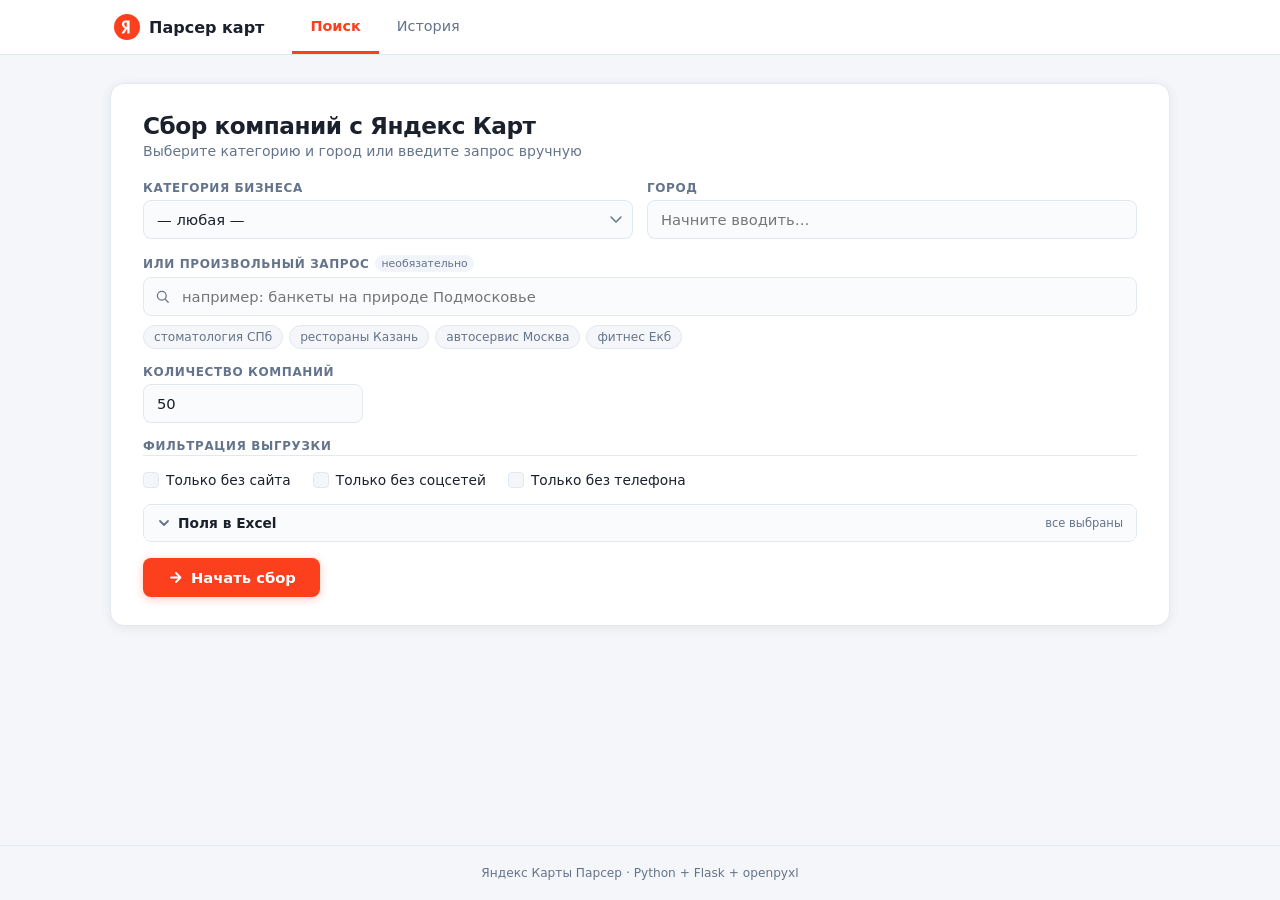
==== commit faacb111: "Fix socials junk, add full results table with search/sort/pagination, add tab navigation - Remove Ya" ====
--- a/templates/index.html
+++ b/templates/index.html
@@ -8,249 +8,280 @@
 </head>
 <body>
 
+<!-- ── Header + Nav ──────────────────────────────────────────── -->
 <header class="header">
   <div class="header-inner">
-    <div class="logo">
+    <a class="logo" href="#" id="logoLink">
       <svg width="26" height="26" viewBox="0 0 28 28" fill="none">
         <circle cx="14" cy="14" r="14" fill="#FC3F1D"/>
         <path d="M15.8 7H12.5C10.3 7 8.5 8.8 8.5 11c0 2 1.3 3.3 3.2 4.4L8 21h2.8l3.4-5.2h.1V21h2.5V7h-.9zm-2.6 7.1c-1.4-.8-2.2-1.8-2.2-3.1 0-1.2.9-2.1 2.1-2.1h.6v5.2h-.5z" fill="white"/>
       </svg>
-      <span>Парсер карт</span>
-    </div>
-    <span class="nav-hint">Яндекс Карты → Excel</span>
+      Парсер карт
+    </a>
+    <nav class="nav-tabs">
+      <a class="nav-tab active" data-section="search"   href="#">Поиск</a>
+      <a class="nav-tab"        data-section="results"  href="#" id="navResults" style="display:none">Результаты</a>
+      <a class="nav-tab"        data-section="history"  href="#" id="navHistory">История</a>
+    </nav>
   </div>
 </header>
 
 <main class="main">
 
-  <!-- ── Search card ─────────────────────────────────────────── -->
-  <section class="card" id="searchSection">
-    <h1 class="card-title">Сбор компаний с Яндекс Карт</h1>
-    <p class="card-sub">Выберите категорию и город или введите запрос вручную</p>
-
-    <form id="searchForm" autocomplete="off">
-
-      <!-- Category + City -->
-      <div class="row-2">
+  <!-- ══════════════ ПОИСК ══════════════ -->
+  <div id="page-search">
+    <section class="card" id="searchSection">
+      <h1 class="card-title">Сбор компаний с Яндекс Карт</h1>
+      <p class="card-sub">Выберите категорию и город или введите запрос вручную</p>
+
+      <form id="searchForm" autocomplete="off">
+        <div class="row-2">
+          <div class="field-group">
+            <label class="field-label" for="categoryInput">Категория бизнеса</label>
+            <select id="categoryInput" class="input select-input">
+              <option value="">— любая —</option>
+              <optgroup label="Еда и напитки">
+                <option>Рестораны</option><option>Кафе</option>
+                <option>Бары и пабы</option><option>Пиццерии</option>
+                <option>Суши и роллы</option><option>Фастфуд</option>
+                <option>Кофейни</option><option>Кондитерские</option>
+              </optgroup>
+              <optgroup label="Красота и здоровье">
+                <option>Салоны красоты</option><option>Парикмахерские</option>
+                <option>Ногтевые студии</option><option>Стоматологии</option>
+                <option>Медицинские центры</option><option>Аптеки</option>
+                <option>Фитнес-клубы</option><option>Массажные салоны</option>
+                <option>Косметологические клиники</option>
+              </optgroup>
+              <optgroup label="Авто">
+                <option>Автосервисы</option><option>Шиномонтаж</option>
+                <option>Автомойки</option><option>Автосалоны</option>
+                <option>Автозапчасти</option>
+              </optgroup>
+              <optgroup label="Услуги">
+                <option>Юридические услуги</option><option>Бухгалтерские услуги</option>
+                <option>Строительство и ремонт</option><option>Клининг</option>
+                <option>Фотостудии</option><option>Детские центры</option>
+                <option>Языковые школы</option>
+              </optgroup>
+              <optgroup label="Торговля и гостиницы">
+                <option>Магазины одежды</option><option>Продуктовые магазины</option>
+                <option>Гостиницы и отели</option><option>Хостелы</option>
+                <option>Банки</option><option>Страхование</option>
+              </optgroup>
+            </select>
+          </div>
+
+          <div class="field-group">
+            <label class="field-label" for="cityInput">Город</label>
+            <input id="cityInput" class="input" type="text"
+                   placeholder="Начните вводить…" list="citiesList" autocomplete="off"/>
+            <datalist id="citiesList">
+              <option>Москва</option><option>Санкт-Петербург</option>
+              <option>Новосибирск</option><option>Екатеринбург</option>
+              <option>Казань</option><option>Нижний Новгород</option>
+              <option>Челябинск</option><option>Самара</option>
+              <option>Омск</option><option>Ростов-на-Дону</option>
+              <option>Уфа</option><option>Красноярск</option>
+              <option>Пермь</option><option>Воронеж</option>
+              <option>Волгоград</option><option>Краснодар</option>
+              <option>Саратов</option><option>Тюмень</option>
+              <option>Тольятти</option><option>Ижевск</option>
+              <option>Барнаул</option><option>Ульяновск</option>
+              <option>Иркутск</option><option>Хабаровск</option>
+              <option>Ярославль</option><option>Владивосток</option>
+              <option>Томск</option><option>Оренбург</option>
+              <option>Кемерово</option><option>Рязань</option>
+              <option>Астрахань</option><option>Пенза</option>
+              <option>Тула</option><option>Киров</option>
+              <option>Чебоксары</option><option>Калининград</option>
+              <option>Ставрополь</option><option>Белгород</option>
+              <option>Сочи</option><option>Мурманск</option>
+              <option>Грозный</option><option>Махачкала</option>
+              <option>Сургут</option><option>Смоленск</option>
+              <option>Вологда</option><option>Якутск</option>
+            </datalist>
+          </div>
+        </div>
+
         <div class="field-group">
-          <label class="field-label" for="categoryInput">Категория бизнеса</label>
-          <select id="categoryInput" class="input select-input">
-            <option value="">— любая —</option>
-            <optgroup label="Еда и напитки">
-              <option>Рестораны</option><option>Кафе</option>
-              <option>Бары и пабы</option><option>Пиццерии</option>
-              <option>Суши и роллы</option><option>Фастфуд</option>
-              <option>Кофейни</option><option>Кондитерские</option>
-            </optgroup>
-            <optgroup label="Красота и здоровье">
-              <option>Салоны красоты</option><option>Парикмахерские</option>
-              <option>Ногтевые студии</option><option>Стоматологии</option>
-              <option>Медицинские центры</option><option>Аптеки</option>
-              <option>Фитнес-клубы</option><option>Массажные салоны</option>
-              <option>Косметологические клиники</option>
-            </optgroup>
-            <optgroup label="Авто">
-              <option>Автосервисы</option><option>Шиномонтаж</option>
-              <option>Автомойки</option><option>Автосалоны</option>
-              <option>Автозапчасти</option>
-            </optgroup>
-            <optgroup label="Услуги">
-              <option>Юридические услуги</option><option>Бухгалтерские услуги</option>
-              <option>Строительство и ремонт</option><option>Клининг</option>
-              <option>Фотостудии</option><option>Детские центры</option>
-              <option>Языковые школы</option><option>Репетиторы</option>
-            </optgroup>
-            <optgroup label="Торговля и гостиницы">
-              <option>Магазины одежды</option><option>Продуктовые магазины</option>
-              <option>Гостиницы и отели</option><option>Хостелы</option>
-              <option>Банки</option><option>Страхование</option>
-            </optgroup>
-          </select>
-        </div>
-
-        <div class="field-group">
-          <label class="field-label" for="cityInput">Город</label>
-          <input id="cityInput" class="input" type="text"
-                 placeholder="Начните вводить…"
-                 list="citiesList" autocomplete="off"/>
-          <datalist id="citiesList">
-            <option>Москва</option><option>Санкт-Петербург</option>
-            <option>Новосибирск</option><option>Екатеринбург</option>
-            <option>Казань</option><option>Нижний Новгород</option>
-            <option>Челябинск</option><option>Самара</option>
-            <option>Омск</option><option>Ростов-на-Дону</option>
-            <option>Уфа</option><option>Красноярск</option>
-            <option>Пермь</option><option>Воронеж</option>
-            <option>Волгоград</option><option>Краснодар</option>
-            <option>Саратов</option><option>Тюмень</option>
-            <option>Тольятти</option><option>Ижевск</option>
-            <option>Барнаул</option><option>Ульяновск</option>
-            <option>Иркутск</option><option>Хабаровск</option>
-            <option>Ярославль</option><option>Владивосток</option>
-            <option>Томск</option><option>Оренбург</option>
-            <option>Кемерово</option><option>Рязань</option>
-            <option>Астрахань</option><option>Пенза</option>
-            <option>Тула</option><option>Киров</option>
-            <option>Чебоксары</option><option>Калининград</option>
-            <option>Брянск</option><option>Курск</option>
-            <option>Ставрополь</option><option>Белгород</option>
-            <option>Сочи</option><option>Мурманск</option>
-            <option>Владимир</option><option>Архангельск</option>
-            <option>Якутск</option><option>Грозный</option>
-            <option>Махачкала</option><option>Нальчик</option>
-            <option>Сургут</option><option>Смоленск</option>
-            <option>Вологда</option><option>Новгород Великий</option>
-          </datalist>
-        </div>
-      </div>
-
-      <!-- OR free query -->
-      <div class="field-group">
-        <label class="field-label" for="queryInput">
-          Или произвольный запрос
-          <span class="hint-badge">необязательно</span>
-        </label>
-        <div class="input-wrap">
+          <label class="field-label" for="queryInput">
+            Или произвольный запрос
+            <span class="hint-badge">необязательно</span>
+          </label>
+          <div class="input-wrap">
+            <svg class="input-icon" viewBox="0 0 20 20" fill="none">
+              <circle cx="8.5" cy="8.5" r="5.5" stroke="currentColor" stroke-width="1.6"/>
+              <path d="M13 13l3.5 3.5" stroke="currentColor" stroke-width="1.6" stroke-linecap="round"/>
+            </svg>
+            <input id="queryInput" class="input" type="text"
+                   placeholder="например: банкеты на природе Подмосковье"/>
+          </div>
+          <div class="examples">
+            <button type="button" class="chip" data-q="стоматология" data-city="Санкт-Петербург">стоматология СПб</button>
+            <button type="button" class="chip" data-q="Рестораны"   data-city="Казань">рестораны Казань</button>
+            <button type="button" class="chip" data-q="Автосервисы" data-city="Москва">автосервис Москва</button>
+            <button type="button" class="chip" data-q="Фитнес-клубы" data-city="Екатеринбург">фитнес Екб</button>
+          </div>
+        </div>
+
+        <div class="field-group" style="max-width:220px">
+          <label class="field-label" for="maxInput">Количество компаний</label>
+          <input id="maxInput" class="input" type="number" min="1" max="500" value="50"/>
+        </div>
+
+        <div class="section-heading">Фильтрация выгрузки</div>
+        <div class="check-grid">
+          <label class="check-item">
+            <input type="checkbox" id="filterNoSite"/>
+            <span class="check-box"></span>
+            <span>Только без сайта</span>
+          </label>
+          <label class="check-item">
+            <input type="checkbox" id="filterNoSocial"/>
+            <span class="check-box"></span>
+            <span>Только без соцсетей</span>
+          </label>
+          <label class="check-item">
+            <input type="checkbox" id="filterNoPhone"/>
+            <span class="check-box"></span>
+            <span>Только без телефона</span>
+          </label>
+        </div>
+
+        <div class="collapsible">
+          <button type="button" class="collapsible-btn" id="fieldsToggleBtn">
+            <svg id="fieldsArrow" width="14" height="14" viewBox="0 0 14 14" fill="none">
+              <path d="M3 5l4 4 4-4" stroke="currentColor" stroke-width="1.8" stroke-linecap="round" stroke-linejoin="round"/>
+            </svg>
+            Поля в Excel
+            <span class="collapsible-count" id="fieldsCount">все выбраны</span>
+          </button>
+          <div class="collapsible-body" id="fieldsBody">
+            <div class="fields-actions">
+              <button type="button" class="btn-link" id="selectAllFields">Выбрать все</button>
+              <button type="button" class="btn-link" id="selectNoneFields">Снять все</button>
+            </div>
+            <div class="check-grid check-grid--fields" id="fieldsGrid"></div>
+          </div>
+        </div>
+
+        <button class="btn-primary" type="submit" id="startBtn">
+          <svg width="17" height="17" viewBox="0 0 17 17" fill="none">
+            <path d="M4 8.5h9M9 4l4.5 4.5L9 13" stroke="white" stroke-width="1.8" stroke-linecap="round" stroke-linejoin="round"/>
+          </svg>
+          Начать сбор
+        </button>
+      </form>
+    </section>
+
+    <!-- Progress -->
+    <section class="card hidden" id="progressSection">
+      <div class="progress-header">
+        <div class="pulse-dot"></div>
+        <span class="progress-title" id="progressTitle">Идёт сбор…</span>
+        <button class="btn-ghost btn-sm" id="cancelBtn">✕ Отмена</button>
+      </div>
+      <div class="progress-track"><div class="progress-bar" id="progressBar"></div></div>
+      <div class="progress-meta">
+        <span id="progressFound">Найдено: 0</span>
+        <span id="progressPct">0%</span>
+      </div>
+      <div class="log-box" id="logBox"></div>
+    </section>
+
+    <!-- Error -->
+    <section class="card hidden" id="errorSection">
+      <div class="error-icon">!</div>
+      <h2 class="error-title">Ошибка</h2>
+      <p class="error-msg" id="errorMsg"></p>
+      <button class="btn-secondary" id="errorRetryBtn">Попробовать снова</button>
+    </section>
+  </div>
+
+  <!-- ══════════════ РЕЗУЛЬТАТЫ ══════════════ -->
+  <div id="page-results" style="display:none">
+    <section class="card result-summary" id="resultSection">
+      <div class="result-top">
+        <div class="result-icon">✓</div>
+        <div>
+          <h2 class="result-title">Готово!</h2>
+          <p class="result-sub" id="resultSub"></p>
+        </div>
+        <a class="btn-primary" id="downloadBtn" href="#" style="margin-left:auto">
+          <svg width="16" height="16" viewBox="0 0 17 17" fill="none">
+            <path d="M8.5 3v8M5 8l3.5 3.5L12 8" stroke="white" stroke-width="1.8" stroke-linecap="round" stroke-linejoin="round"/>
+            <path d="M3 13.5h11" stroke="white" stroke-width="1.8" stroke-linecap="round"/>
+          </svg>
+          Скачать Excel
+        </a>
+      </div>
+      <div class="result-warning hidden" id="resultWarning"></div>
+      <div class="stats-grid" id="statsGrid"></div>
+    </section>
+
+    <!-- Full table -->
+    <section class="card" id="tableSection">
+      <div class="table-controls">
+        <div class="input-wrap" style="flex:1;max-width:360px">
           <svg class="input-icon" viewBox="0 0 20 20" fill="none">
             <circle cx="8.5" cy="8.5" r="5.5" stroke="currentColor" stroke-width="1.6"/>
             <path d="M13 13l3.5 3.5" stroke="currentColor" stroke-width="1.6" stroke-linecap="round"/>
           </svg>
-          <input id="queryInput" class="input" type="text"
-                 placeholder="например: банкеты на природе Подмосковье"/>
-        </div>
-        <div class="examples">
-          <button type="button" class="chip" data-q="стоматология" data-city="Санкт-Петербург">стоматология СПб</button>
-          <button type="button" class="chip" data-q="Рестораны"    data-city="Казань">рестораны Казань</button>
-          <button type="button" class="chip" data-q="Автосервисы"  data-city="Москва">автосервис Москва</button>
-          <button type="button" class="chip" data-q="Фитнес-клубы" data-city="Екатеринбург">фитнес Екатеринбург</button>
-        </div>
-      </div>
-
-      <!-- Count -->
-      <div class="field-group" style="max-width:220px">
-        <label class="field-label" for="maxInput">Количество компаний</label>
-        <input id="maxInput" class="input" type="number" min="1" max="500" value="50"/>
-      </div>
-
-      <!-- ── Filters ──────────────────────────────────────────── -->
-      <div class="section-heading">Фильтрация выгрузки</div>
-      <div class="check-grid">
-        <label class="check-item">
-          <input type="checkbox" id="filterNoSite"/>
-          <span class="check-box"></span>
-          <span>Только без сайта</span>
-        </label>
-        <label class="check-item">
-          <input type="checkbox" id="filterNoSocial"/>
-          <span class="check-box"></span>
-          <span>Только без соцсетей</span>
-        </label>
-        <label class="check-item">
-          <input type="checkbox" id="filterNoPhone"/>
-          <span class="check-box"></span>
-          <span>Только без телефона</span>
-        </label>
-      </div>
-
-      <!-- ── Field selection ─────────────────────────────────── -->
-      <div class="collapsible" id="fieldsToggle">
-        <button type="button" class="collapsible-btn" id="fieldsToggleBtn">
-          <svg id="fieldsArrow" width="14" height="14" viewBox="0 0 14 14" fill="none">
-            <path d="M3 5l4 4 4-4" stroke="currentColor" stroke-width="1.8" stroke-linecap="round" stroke-linejoin="round"/>
-          </svg>
-          Поля в Excel
-          <span class="collapsible-count" id="fieldsCount">все выбраны</span>
-        </button>
-        <div class="collapsible-body" id="fieldsBody">
-          <div class="fields-actions">
-            <button type="button" class="btn-link" id="selectAllFields">Выбрать все</button>
-            <button type="button" class="btn-link" id="selectNoneFields">Снять все</button>
-          </div>
-          <div class="check-grid check-grid--fields" id="fieldsGrid">
-            <!-- Filled by JS -->
-          </div>
-        </div>
-      </div>
-
-      <button class="btn-primary" type="submit" id="startBtn">
-        <svg width="17" height="17" viewBox="0 0 17 17" fill="none">
-          <path d="M4 8.5h9M9 4l4.5 4.5L9 13" stroke="white" stroke-width="1.8" stroke-linecap="round" stroke-linejoin="round"/>
-        </svg>
-        Начать сбор
-      </button>
-    </form>
-  </section>
-
-  <!-- ── Progress ────────────────────────────────────────────── -->
-  <section class="card hidden" id="progressSection">
-    <div class="progress-header">
-      <div class="pulse-dot"></div>
-      <span class="progress-title" id="progressTitle">Идёт сбор…</span>
-      <button class="btn-ghost btn-sm" id="cancelBtn">✕ Отмена</button>
-    </div>
-    <div class="progress-track"><div class="progress-bar" id="progressBar"></div></div>
-    <div class="progress-meta">
-      <span id="progressFound">Найдено: 0</span>
-      <span id="progressPct">0%</span>
-    </div>
-    <div class="log-box" id="logBox"></div>
-  </section>
-
-  <!-- ── Result ──────────────────────────────────────────────── -->
-  <section class="card hidden" id="resultSection">
-    <div class="result-top">
-      <div class="result-icon">✓</div>
-      <div>
-        <h2 class="result-title">Готово!</h2>
-        <p class="result-sub" id="resultSub"></p>
-      </div>
-    </div>
-
-    <div class="stats-grid" id="statsGrid"></div>
-
-    <div class="preview-wrap">
-      <h3 class="preview-heading">Предпросмотр</h3>
-      <div class="table-scroll">
-        <table class="preview-table">
+          <input id="tableSearch" class="input" type="text" placeholder="Поиск по таблице…"/>
+        </div>
+        <div class="table-filter-group">
+          <label class="table-filter-label">Сайт:</label>
+          <select id="filterHasSite" class="input select-input" style="width:auto;padding:8px 28px 8px 10px">
+            <option value="">Все</option>
+            <option value="Да">Есть</option>
+            <option value="Нет">Нет</option>
+          </select>
+        </div>
+        <div class="table-filter-group">
+          <label class="table-filter-label">Соцсети:</label>
+          <select id="filterHasSocial" class="input select-input" style="width:auto;padding:8px 28px 8px 10px">
+            <option value="">Все</option>
+            <option value="yes">Есть</option>
+            <option value="no">Нет</option>
+          </select>
+        </div>
+        <span class="table-count" id="tableCount"></span>
+      </div>
+
+      <div class="table-scroll" id="mainTableScroll">
+        <table class="data-table" id="mainTable">
           <thead>
             <tr>
-              <th>Название</th><th>Телефон</th><th>Сайт</th>
-              <th>Соцсети</th><th>Рейтинг</th><th>Адрес</th><th>Карты</th>
+              <th class="sortable" data-col="name">Название <span class="sort-arrow">↕</span></th>
+              <th>Телефон</th>
+              <th>Сайт</th>
+              <th>Соцсети</th>
+              <th class="sortable" data-col="rating">Рейтинг <span class="sort-arrow">↕</span></th>
+              <th class="sortable" data-col="reviews">Отзывы <span class="sort-arrow">↕</span></th>
+              <th>Адрес</th>
+              <th>Категория</th>
+              <th>Карты</th>
             </tr>
           </thead>
-          <tbody id="previewBody"></tbody>
+          <tbody id="mainTableBody"></tbody>
         </table>
       </div>
-    </div>
-
-    <div class="result-actions">
-      <a class="btn-primary" id="downloadBtn" href="#">
-        <svg width="17" height="17" viewBox="0 0 17 17" fill="none">
-          <path d="M8.5 3v8M5 8l3.5 3.5L12 8" stroke="white" stroke-width="1.8" stroke-linecap="round" stroke-linejoin="round"/>
-          <path d="M3 13.5h11" stroke="white" stroke-width="1.8" stroke-linecap="round"/>
-        </svg>
-        Скачать Excel
-      </a>
-      <button class="btn-secondary" id="newSearchBtn">Новый поиск</button>
-    </div>
-  </section>
-
-  <!-- ── Error ───────────────────────────────────────────────── -->
-  <section class="card hidden" id="errorSection">
-    <div class="error-icon">!</div>
-    <h2 class="error-title">Ошибка</h2>
-    <p class="error-msg" id="errorMsg"></p>
-    <button class="btn-secondary" id="errorRetryBtn">Попробовать снова</button>
-  </section>
-
-  <!-- ── History ─────────────────────────────────────────────── -->
-  <section class="card" id="historySection" style="display:none">
-    <div class="history-header">
-      <h2 class="history-title">История парсингов</h2>
-      <button class="btn-ghost btn-sm" id="clearHistoryBtn">Очистить всё</button>
-    </div>
-    <div id="historyList"></div>
-  </section>
+
+      <div class="pagination" id="pagination"></div>
+    </section>
+  </div>
+
+  <!-- ══════════════ ИСТОРИЯ ══════════════ -->
+  <div id="page-history" style="display:none">
+    <section class="card">
+      <div class="history-header">
+        <h2 class="history-title">История парсингов</h2>
+        <button class="btn-ghost btn-sm" id="clearHistoryBtn">Очистить всё</button>
+      </div>
+      <div id="historyList"></div>
+    </section>
+  </div>
 
 </main>
 
--- a/static/style.css
+++ b/static/style.css
@@ -26,8 +26,7 @@
   background: var(--bg);
   color: var(--text);
   min-height: 100vh;
-  display: flex;
-  flex-direction: column;
+  display: flex; flex-direction: column;
 }
 
 /* ── Header ──────────────────────────────────────────────────── */
@@ -37,328 +36,280 @@
   position: sticky; top: 0; z-index: 100;
 }
 .header-inner {
-  max-width: 900px; margin: 0 auto;
-  padding: 13px 24px;
-  display: flex; align-items: center; gap: 12px;
+  max-width: 1100px; margin: 0 auto;
+  padding: 0 24px;
+  display: flex; align-items: stretch; gap: 0;
 }
 .logo {
   display: flex; align-items: center; gap: 9px;
-  font-weight: 700; font-size: 1.05rem;
-}
-.nav-hint {
-  margin-left: auto; font-size: .8rem; color: var(--muted);
-  background: var(--bg); padding: 4px 10px; border-radius: 20px;
-}
+  font-weight: 700; font-size: 1rem;
+  text-decoration: none; color: var(--text);
+  padding: 14px 20px 14px 0;
+  flex-shrink: 0;
+}
+.logo:hover { color: var(--accent); }
+
+/* ── Navigation tabs ─────────────────────────────────────────── */
+.nav-tabs {
+  display: flex; align-items: stretch; gap: 0;
+  margin-left: 8px;
+}
+.nav-tab {
+  display: flex; align-items: center;
+  padding: 0 18px; height: 100%;
+  font-size: .9rem; font-weight: 500;
+  color: var(--muted); text-decoration: none;
+  border-bottom: 3px solid transparent;
+  transition: color .15s, border-color .15s;
+  white-space: nowrap;
+}
+.nav-tab:hover  { color: var(--text); }
+.nav-tab.active { color: var(--accent); border-bottom-color: var(--accent); font-weight: 600; }
 
 /* ── Layout ──────────────────────────────────────────────────── */
 .main {
-  flex: 1; max-width: 900px; width: 100%;
-  margin: 36px auto; padding: 0 20px;
-  display: flex; flex-direction: column; gap: 20px;
+  flex: 1; max-width: 1100px; width: 100%;
+  margin: 28px auto; padding: 0 20px;
+  display: flex; flex-direction: column; gap: 18px;
 }
 
 /* ── Card ────────────────────────────────────────────────────── */
 .card {
-  background: var(--surface);
-  border: 1px solid var(--border);
-  border-radius: var(--radius);
-  padding: 32px 36px;
-  box-shadow: var(--shadow);
-  transition: box-shadow .2s;
+  background: var(--surface); border: 1px solid var(--border);
+  border-radius: var(--radius); padding: 28px 32px;
+  box-shadow: var(--shadow); transition: box-shadow .2s;
 }
 .card:hover { box-shadow: var(--shadow-lg); }
 .hidden { display: none !important; }
 
 /* ── Search form ─────────────────────────────────────────────── */
-.card-title { font-size: 1.5rem; font-weight: 700; letter-spacing: -.02em; margin-bottom: 5px; }
-.card-sub   { color: var(--muted); font-size: .9rem; margin-bottom: 24px; }
-
-form { display: flex; flex-direction: column; gap: 18px; }
-
-.row-2 {
-  display: grid;
-  grid-template-columns: 1fr 1fr;
-  gap: 16px;
-}
-
-.field-group { display: flex; flex-direction: column; gap: 6px; }
+.card-title { font-size: 1.45rem; font-weight: 700; letter-spacing: -.02em; margin-bottom: 4px; }
+.card-sub   { color: var(--muted); font-size: .88rem; margin-bottom: 22px; }
+form { display: flex; flex-direction: column; gap: 16px; }
+
+.row-2 { display: grid; grid-template-columns: 1fr 1fr; gap: 14px; }
+.field-group { display: flex; flex-direction: column; gap: 5px; }
 .field-label {
-  font-size: .78rem; font-weight: 600;
-  color: var(--muted); text-transform: uppercase; letter-spacing: .05em;
+  font-size: .75rem; font-weight: 700; color: var(--muted);
+  text-transform: uppercase; letter-spacing: .05em;
   display: flex; align-items: center; gap: 6px;
 }
 .hint-badge {
   background: #f1f5f9; color: var(--muted);
-  font-size: .7rem; padding: 2px 7px; border-radius: 99px;
+  font-size: .68rem; padding: 2px 6px; border-radius: 99px;
   font-weight: 500; text-transform: none; letter-spacing: 0;
 }
-
 .input-wrap { position: relative; }
 .input-icon {
-  position: absolute; left: 13px; top: 50%; transform: translateY(-50%);
+  position: absolute; left: 12px; top: 50%; transform: translateY(-50%);
   width: 16px; height: 16px; color: var(--muted); pointer-events: none;
 }
 .input, .select-input {
-  width: 100%; padding: 11px 14px;
-  border: 1.5px solid var(--border); border-radius: 9px;
-  font-size: .95rem; font-family: var(--font);
+  width: 100%; padding: 10px 13px;
+  border: 1.5px solid var(--border); border-radius: 8px;
+  font-size: .92rem; font-family: var(--font);
   outline: none; background: #fafbfc; color: var(--text);
-  transition: border-color .15s, box-shadow .15s;
-  appearance: none;
-}
-.input-wrap .input { padding-left: 40px; }
+  transition: border-color .15s, box-shadow .15s; appearance: none;
+}
+.input-wrap .input { padding-left: 38px; }
 .input:focus, .select-input:focus {
-  border-color: var(--accent);
-  box-shadow: 0 0 0 3px rgba(252,63,29,.1);
+  border-color: var(--accent); box-shadow: 0 0 0 3px rgba(252,63,29,.1);
   background: var(--surface);
 }
 .select-input {
   background-image: url("data:image/svg+xml,%3Csvg width='12' height='8' viewBox='0 0 12 8' fill='none' xmlns='http://www.w3.org/2000/svg'%3E%3Cpath d='M1 1l5 5 5-5' stroke='%2364748b' stroke-width='1.5' stroke-linecap='round'/%3E%3C/svg%3E");
-  background-repeat: no-repeat;
-  background-position: right 12px center;
-  padding-right: 34px;
-}
-
-/* ── Examples chips ──────────────────────────────────────────── */
-.examples {
-  display: flex; flex-wrap: wrap; gap: 7px;
-  margin-top: 4px;
-}
+  background-repeat: no-repeat; background-position: right 10px center; padding-right: 30px;
+}
+.examples { display: flex; flex-wrap: wrap; gap: 6px; margin-top: 4px; }
 .chip {
-  padding: 4px 11px; border: 1.5px solid var(--border);
-  border-radius: 20px; font-size: .78rem; font-family: var(--font);
-  cursor: pointer; background: var(--bg); color: var(--muted);
-  transition: all .14s;
+  padding: 4px 10px; border: 1.5px solid var(--border); border-radius: 20px;
+  font-size: .76rem; font-family: var(--font); cursor: pointer;
+  background: var(--bg); color: var(--muted); transition: all .13s;
 }
 .chip:hover { border-color: var(--accent); color: var(--accent); background: #fff5f3; }
 
-/* ── Section heading ─────────────────────────────────────────── */
 .section-heading {
-  font-size: .78rem; font-weight: 700;
-  color: var(--muted); text-transform: uppercase; letter-spacing: .06em;
+  font-size: .74rem; font-weight: 700; color: var(--muted);
+  text-transform: uppercase; letter-spacing: .06em;
   padding-bottom: 2px; border-bottom: 1px solid var(--border);
 }
 
-/* ── Checkboxes ──────────────────────────────────────────────── */
-.check-grid {
-  display: flex; flex-wrap: wrap; gap: 10px 24px;
-}
-.check-grid--fields { gap: 8px 20px; }
-.check-item {
-  display: flex; align-items: center; gap: 8px;
-  cursor: pointer; font-size: .88rem; user-select: none;
-}
+/* Checkboxes */
+.check-grid { display: flex; flex-wrap: wrap; gap: 8px 22px; }
+.check-grid--fields { gap: 7px 18px; }
+.check-item { display: flex; align-items: center; gap: 7px; cursor: pointer; font-size: .86rem; user-select: none; }
 .check-item input { position: absolute; opacity: 0; width: 0; height: 0; }
 .check-box {
-  width: 17px; height: 17px; border: 1.5px solid var(--border);
-  border-radius: 5px; background: var(--bg); flex-shrink: 0;
-  display: flex; align-items: center; justify-content: center;
-  transition: all .14s;
-}
-.check-item input:checked ~ .check-box {
-  background: var(--accent); border-color: var(--accent);
-}
+  width: 16px; height: 16px; border: 1.5px solid var(--border); border-radius: 4px;
+  background: var(--bg); flex-shrink: 0; display: flex; align-items: center; justify-content: center;
+  transition: all .13s;
+}
+.check-item input:checked ~ .check-box { background: var(--accent); border-color: var(--accent); }
 .check-item input:checked ~ .check-box::after {
-  content: "";
-  display: block; width: 9px; height: 5px;
+  content: ""; display: block; width: 8px; height: 4.5px;
   border-left: 2px solid #fff; border-bottom: 2px solid #fff;
   transform: rotate(-45deg) translateY(-1px);
 }
 .check-item:hover .check-box { border-color: var(--accent); }
 
-/* ── Collapsible ─────────────────────────────────────────────── */
-.collapsible { border: 1px solid var(--border); border-radius: 9px; overflow: hidden; }
+/* Collapsible */
+.collapsible { border: 1px solid var(--border); border-radius: 8px; overflow: hidden; }
 .collapsible-btn {
-  width: 100%; display: flex; align-items: center; gap: 8px;
-  padding: 11px 14px; background: #fafbfc; border: none;
-  font-size: .88rem; font-weight: 600; font-family: var(--font);
-  cursor: pointer; color: var(--text);
-  transition: background .13s;
+  width: 100%; display: flex; align-items: center; gap: 7px;
+  padding: 10px 13px; background: #fafbfc; border: none;
+  font-size: .86rem; font-weight: 600; font-family: var(--font); cursor: pointer; color: var(--text);
 }
 .collapsible-btn:hover { background: #f1f5f9; }
 .collapsible-btn svg { transition: transform .2s; color: var(--muted); }
 .collapsible-btn.open svg { transform: rotate(180deg); }
-.collapsible-count {
-  margin-left: auto; font-size: .75rem; font-weight: 400; color: var(--muted);
-}
-.collapsible-body {
-  padding: 14px 16px; border-top: 1px solid var(--border);
-  display: none; flex-direction: column; gap: 12px;
-}
+.collapsible-count { margin-left: auto; font-size: .72rem; font-weight: 400; color: var(--muted); }
+.collapsible-body { padding: 12px 14px; border-top: 1px solid var(--border); display: none; flex-direction: column; gap: 10px; }
 .collapsible-body.open { display: flex; }
-.fields-actions { display: flex; gap: 12px; }
-.btn-link {
-  background: none; border: none; font-family: var(--font);
-  font-size: .8rem; color: var(--blue); cursor: pointer;
-  text-decoration: underline; padding: 0;
-}
-.btn-link:hover { color: #1d4ed8; }
-
-/* ── Buttons ─────────────────────────────────────────────────── */
+.fields-actions { display: flex; gap: 10px; }
+.btn-link { background: none; border: none; font-family: var(--font); font-size: .78rem; color: var(--blue); cursor: pointer; text-decoration: underline; padding: 0; }
+
+/* Buttons */
 .btn-primary {
-  display: inline-flex; align-items: center; gap: 8px;
-  padding: 12px 26px; background: var(--accent); color: #fff;
-  border: none; border-radius: 9px; font-size: .95rem; font-weight: 600;
+  display: inline-flex; align-items: center; gap: 7px;
+  padding: 11px 24px; background: var(--accent); color: #fff;
+  border: none; border-radius: 8px; font-size: .92rem; font-weight: 600;
   font-family: var(--font); cursor: pointer; text-decoration: none;
-  transition: background .14s, transform .1s, box-shadow .14s;
-  box-shadow: 0 2px 8px rgba(252,63,29,.3); align-self: flex-start;
-}
-.btn-primary:hover  { background: var(--accent-h); box-shadow: 0 4px 14px rgba(252,63,29,.38); }
-.btn-primary:active { transform: scale(.97); }
-.btn-primary:disabled { opacity: .55; cursor: not-allowed; transform: none; }
-
+  transition: background .14s, box-shadow .14s; box-shadow: 0 2px 8px rgba(252,63,29,.28);
+  align-self: flex-start;
+}
+.btn-primary:hover { background: var(--accent-h); }
+.btn-primary:disabled { opacity: .55; cursor: not-allowed; }
 .btn-secondary {
-  display: inline-flex; align-items: center; gap: 8px;
-  padding: 11px 22px; background: var(--surface); color: var(--text);
-  border: 1.5px solid var(--border); border-radius: 9px;
-  font-size: .9rem; font-weight: 600; font-family: var(--font);
-  cursor: pointer; transition: border-color .14s, background .14s;
-}
-.btn-secondary:hover { border-color: var(--muted); background: var(--bg); }
+  display: inline-flex; align-items: center; gap: 7px;
+  padding: 10px 20px; background: var(--surface); color: var(--text);
+  border: 1.5px solid var(--border); border-radius: 8px;
+  font-size: .88rem; font-weight: 600; font-family: var(--font); cursor: pointer;
+  transition: border-color .14s; text-decoration: none;
+}
+.btn-secondary:hover { border-color: var(--muted); }
 .btn-ghost { background: none; border: none; cursor: pointer; font-family: var(--font); }
-.btn-sm { padding: 4px 8px; font-size: .82rem; color: var(--muted); }
+.btn-sm { padding: 3px 7px; font-size: .8rem; color: var(--muted); }
 .btn-sm:hover { color: var(--red); }
 
 /* ── Progress ────────────────────────────────────────────────── */
-.card.progress-card { border-left: 4px solid var(--accent); }
-.progress-header {
-  display: flex; align-items: center; gap: 10px; margin-bottom: 14px;
-}
-.pulse-dot {
-  width: 9px; height: 9px; border-radius: 50%;
-  background: var(--accent); animation: pulse 1.4s infinite; flex-shrink: 0;
-}
-@keyframes pulse {
-  0%,100% { opacity:1; transform:scale(1); }
-  50%      { opacity:.5; transform:scale(.75); }
-}
-.progress-title { font-weight: 600; flex: 1; font-size: .95rem; }
-.progress-track {
-  height: 7px; background: var(--bg); border-radius: 99px;
-  overflow: hidden; margin-bottom: 6px;
-}
-.progress-bar {
-  height: 100%; background: linear-gradient(90deg, var(--accent), #ff7a5c);
-  border-radius: 99px; width: 0%; transition: width .35s ease;
-}
-.progress-meta {
-  display: flex; justify-content: space-between;
-  font-size: .8rem; color: var(--muted); margin-bottom: 14px;
-}
-.log-box {
-  background: #0f172a; border-radius: 7px; padding: 12px 14px;
-  max-height: 180px; overflow-y: auto;
-  font-family: 'Cascadia Code','Fira Mono',monospace;
-  font-size: .77rem; line-height: 1.7; color: #94a3b8;
-}
-.log-line       { display: block; }
-.log-line--ok   { color: #86efac; }
+.progress-header { display: flex; align-items: center; gap: 9px; margin-bottom: 12px; }
+.pulse-dot { width: 8px; height: 8px; border-radius: 50%; background: var(--accent); animation: pulse 1.4s infinite; flex-shrink: 0; }
+@keyframes pulse { 0%,100%{opacity:1;transform:scale(1)} 50%{opacity:.5;transform:scale(.75)} }
+.progress-title { font-weight: 600; flex: 1; font-size: .92rem; }
+.progress-track { height: 6px; background: var(--bg); border-radius: 99px; overflow: hidden; margin-bottom: 5px; }
+.progress-bar { height: 100%; background: linear-gradient(90deg,var(--accent),#ff7a5c); border-radius: 99px; width: 0%; transition: width .3s ease; }
+.progress-meta { display: flex; justify-content: space-between; font-size: .78rem; color: var(--muted); margin-bottom: 12px; }
+.log-box { background: #0f172a; border-radius: 7px; padding: 10px 13px; max-height: 170px; overflow-y: auto; font-family: 'Cascadia Code','Fira Mono',monospace; font-size: .75rem; line-height: 1.65; color: #94a3b8; }
+.log-line { display: block; }
+.log-line--ok { color: #86efac; }
 .log-line--warn { color: #fcd34d; }
-.log-line--err  { color: #f87171; }
-
-/* ── Result ──────────────────────────────────────────────────── */
-.card.result-card { border-left: 4px solid var(--green); }
-.result-top { display: flex; align-items: center; gap: 16px; margin-bottom: 24px; }
-.result-icon {
-  width: 48px; height: 48px; background: var(--green-bg); color: var(--green);
-  border-radius: 50%; display: flex; align-items: center; justify-content: center;
-  font-size: 1.5rem; font-weight: 800; flex-shrink: 0;
-}
-.result-title { font-size: 1.3rem; font-weight: 700; margin-bottom: 2px; }
-.result-sub   { color: var(--muted); font-size: .85rem; }
-
-.stats-grid {
-  display: grid; grid-template-columns: repeat(auto-fill, minmax(140px, 1fr));
-  gap: 10px; margin-bottom: 24px;
-}
-.stat-card {
-  background: var(--bg); border: 1px solid var(--border);
-  border-radius: 9px; padding: 14px 16px;
-}
-.stat-value {
-  font-size: 1.6rem; font-weight: 800; letter-spacing: -.03em;
-  color: var(--text); line-height: 1; margin-bottom: 3px;
-}
+.log-line--err { color: #f87171; }
+
+/* ── Result summary ──────────────────────────────────────────── */
+.result-summary { border-left: 4px solid var(--green); }
+.result-top { display: flex; align-items: center; gap: 14px; margin-bottom: 18px; flex-wrap: wrap; }
+.result-icon { width: 44px; height: 44px; background: var(--green-bg); color: var(--green); border-radius: 50%; display: flex; align-items: center; justify-content: center; font-size: 1.4rem; font-weight: 800; flex-shrink: 0; }
+.result-title { font-size: 1.2rem; font-weight: 700; margin-bottom: 1px; }
+.result-sub   { color: var(--muted); font-size: .82rem; }
+.result-warning { background: #fffbeb; border: 1px solid #fde68a; border-radius: 7px; padding: 9px 13px; font-size: .83rem; color: #92400e; margin-bottom: 14px; line-height: 1.5; }
+
+.stats-grid { display: grid; grid-template-columns: repeat(auto-fill, minmax(130px, 1fr)); gap: 9px; }
+.stat-card { background: var(--bg); border: 1px solid var(--border); border-radius: 8px; padding: 12px 14px; }
+.stat-value { font-size: 1.5rem; font-weight: 800; letter-spacing: -.03em; line-height: 1; margin-bottom: 3px; }
 .stat-value--accent { color: var(--accent); }
 .stat-value--green  { color: var(--green); }
 .stat-value--blue   { color: var(--blue); }
-.stat-label { font-size: .72rem; color: var(--muted); text-transform: uppercase; letter-spacing: .04em; }
-
-/* Preview table */
-.preview-heading {
-  font-size: .8rem; font-weight: 700; color: var(--muted);
-  text-transform: uppercase; letter-spacing: .05em; margin-bottom: 10px;
-}
-.preview-wrap { margin-bottom: 24px; }
-.table-scroll {
-  overflow-x: auto; border-radius: 8px;
-  border: 1px solid var(--border);
-}
-.preview-table { width: 100%; border-collapse: collapse; font-size: .82rem; white-space: nowrap; }
-.preview-table thead th {
-  background: #f8fafc; padding: 9px 12px; text-align: left;
-  font-weight: 600; font-size: .74rem; color: var(--muted);
+.stat-label { font-size: .7rem; color: var(--muted); text-transform: uppercase; letter-spacing: .04em; }
+
+/* ── Table controls ──────────────────────────────────────────── */
+.table-controls {
+  display: flex; align-items: center; gap: 10px;
+  flex-wrap: wrap; margin-bottom: 14px;
+}
+.table-filter-group { display: flex; align-items: center; gap: 6px; }
+.table-filter-label { font-size: .8rem; color: var(--muted); white-space: nowrap; }
+.table-count { margin-left: auto; font-size: .8rem; color: var(--muted); white-space: nowrap; }
+
+/* ── Data table ──────────────────────────────────────────────── */
+.table-scroll { overflow-x: auto; border-radius: 8px; border: 1px solid var(--border); }
+.data-table { width: 100%; border-collapse: collapse; font-size: .82rem; }
+.data-table thead th {
+  background: #f8fafc; padding: 9px 11px; text-align: left;
+  font-size: .72rem; font-weight: 700; color: var(--muted);
   text-transform: uppercase; letter-spacing: .04em;
-  border-bottom: 1px solid var(--border);
-}
-.preview-table tbody td {
-  padding: 9px 12px; border-bottom: 1px solid var(--border);
-  max-width: 200px; overflow: hidden; text-overflow: ellipsis;
-}
-.preview-table tbody tr:last-child td { border-bottom: none; }
-.preview-table tbody tr:hover { background: #f8fafc; }
-
-.badge { display: inline-block; padding: 2px 8px; border-radius: 99px; font-size: .72rem; font-weight: 600; }
-.badge--yes { background: var(--green-bg); color: var(--green); }
-.badge--no  { background: #fef2f2; color: var(--red); }
-.badge--val { background: #eff6ff; color: var(--blue); }
-.stars { color: var(--yellow); font-size: .8rem; }
-.link-map { color: var(--blue); text-decoration: none; font-size: .8rem; }
-.link-map:hover { text-decoration: underline; }
-
-.result-actions { display: flex; gap: 10px; flex-wrap: wrap; }
+  border-bottom: 1px solid var(--border); white-space: nowrap;
+  position: sticky; top: 0; z-index: 1;
+}
+.data-table thead th.sortable { cursor: pointer; user-select: none; }
+.data-table thead th.sortable:hover { background: #eef2f7; color: var(--text); }
+.sort-arrow { font-size: .7rem; margin-left: 2px; }
+.data-table tbody td {
+  padding: 9px 11px; border-bottom: 1px solid var(--border);
+  vertical-align: middle;
+}
+.data-table tbody tr:last-child td { border-bottom: none; }
+.data-table tbody tr:hover { background: #f8fafc; }
+.td-name  { font-weight: 500; max-width: 220px; overflow: hidden; text-overflow: ellipsis; white-space: nowrap; }
+.td-addr  { max-width: 220px; overflow: hidden; text-overflow: ellipsis; white-space: nowrap; color: var(--muted); font-size: .78rem; }
+.td-mono  { font-family: 'Cascadia Code','Fira Mono',monospace; font-size: .78rem; white-space: nowrap; }
+.td-muted { color: var(--muted); }
+.td-center { text-align: center; white-space: nowrap; }
+.stars    { color: var(--yellow); font-size: .78rem; margin-right: 2px; }
+.link-ext { color: var(--blue); text-decoration: none; font-size: .8rem; }
+.link-ext:hover { text-decoration: underline; }
+.link-maps { font-size: 1.1rem; text-decoration: none; }
+.link-maps:hover { opacity: .7; }
+
+/* Social chips in table */
+.social-chip {
+  display: inline-block; padding: 2px 7px; border-radius: 5px;
+  font-size: .72rem; font-weight: 700; text-decoration: none;
+  background: #eff6ff; color: var(--blue); margin: 1px;
+  transition: background .12s;
+}
+.social-chip:hover { background: #dbeafe; }
+
+/* ── Pagination ──────────────────────────────────────────────── */
+.pagination { display: flex; align-items: center; gap: 4px; justify-content: center; padding-top: 14px; flex-wrap: wrap; }
+.page-btn {
+  min-width: 34px; height: 34px; padding: 0 8px;
+  border: 1.5px solid var(--border); border-radius: 7px;
+  background: var(--surface); color: var(--text); font-family: var(--font); font-size: .84rem;
+  cursor: pointer; transition: all .13s;
+}
+.page-btn:hover:not([disabled]) { border-color: var(--accent); color: var(--accent); }
+.page-btn.active { background: var(--accent); border-color: var(--accent); color: #fff; font-weight: 700; }
+.page-btn[disabled] { opacity: .4; cursor: not-allowed; }
+.page-ellipsis { color: var(--muted); padding: 0 4px; }
 
 /* ── Error ───────────────────────────────────────────────────── */
-.card.error-card { border-left: 4px solid var(--red); text-align: center; padding: 48px 36px; }
-.error-icon {
-  width: 56px; height: 56px; background: #fef2f2; color: var(--red);
-  border-radius: 50%; display: flex; align-items: center; justify-content: center;
-  font-size: 1.8rem; font-weight: 900; margin: 0 auto 14px;
-}
-.error-title { font-size: 1.2rem; font-weight: 700; margin-bottom: 8px; }
-.error-msg   { color: var(--muted); margin-bottom: 22px; font-size: .9rem; }
+.error-icon { width: 52px; height: 52px; background: #fef2f2; color: var(--red); border-radius: 50%; display: flex; align-items: center; justify-content: center; font-size: 1.7rem; font-weight: 900; margin: 0 auto 12px; }
+.error-title { font-size: 1.15rem; font-weight: 700; text-align: center; margin-bottom: 8px; }
+.error-msg   { color: var(--muted); text-align: center; margin-bottom: 20px; font-size: .88rem; line-height: 1.5; }
 
 /* ── History ─────────────────────────────────────────────────── */
-.history-header {
-  display: flex; align-items: center; justify-content: space-between;
-  margin-bottom: 16px;
-}
-.history-title { font-size: 1.05rem; font-weight: 700; }
-.history-list  { display: flex; flex-direction: column; gap: 8px; }
-.history-item {
-  display: flex; align-items: center; gap: 12px;
-  padding: 12px 14px; background: var(--bg); border: 1px solid var(--border);
-  border-radius: 9px; transition: border-color .13s;
-}
+.history-header { display: flex; align-items: center; justify-content: space-between; margin-bottom: 14px; }
+.history-title  { font-size: 1rem; font-weight: 700; }
+.history-list   { display: flex; flex-direction: column; gap: 8px; }
+.history-item   { display: flex; align-items: center; gap: 10px; padding: 11px 13px; background: var(--bg); border: 1px solid var(--border); border-radius: 8px; }
 .history-item:hover { border-color: var(--accent); }
-.history-query { font-weight: 600; font-size: .9rem; flex: 1; min-width: 0; overflow: hidden; text-overflow: ellipsis; white-space: nowrap; }
-.history-meta  { font-size: .78rem; color: var(--muted); white-space: nowrap; }
-.history-count { font-size: .8rem; color: var(--green); font-weight: 600; white-space: nowrap; }
-.history-empty { color: var(--muted); font-size: .88rem; text-align: center; padding: 20px 0; }
+.history-query  { font-weight: 600; font-size: .88rem; overflow: hidden; text-overflow: ellipsis; white-space: nowrap; }
+.history-meta   { font-size: .76rem; color: var(--muted); }
+.history-count  { font-size: .78rem; color: var(--green); font-weight: 700; white-space: nowrap; }
 .history-actions { display: flex; gap: 6px; flex-shrink: 0; }
+.history-empty  { color: var(--muted); font-size: .86rem; text-align: center; padding: 18px 0; }
 
 /* ── Footer ──────────────────────────────────────────────────── */
-.footer {
-  text-align: center; padding: 22px; color: var(--muted);
-  font-size: .78rem; border-top: 1px solid var(--border);
-}
+.footer { text-align: center; padding: 20px; color: var(--muted); font-size: .76rem; border-top: 1px solid var(--border); }
 
 /* ── Responsive ──────────────────────────────────────────────── */
-@media (max-width: 640px) {
-  .card { padding: 22px 18px; }
+@media (max-width: 700px) {
+  .card { padding: 20px 16px; }
   .card-title { font-size: 1.2rem; }
   .row-2 { grid-template-columns: 1fr; }
   .stats-grid { grid-template-columns: 1fr 1fr; }
-  .result-actions, .history-actions { flex-direction: column; }
-  .btn-primary, .btn-secondary { justify-content: center; }
-}
+  .result-top .btn-primary { order: 3; width: 100%; justify-content: center; }
+  .table-controls { flex-direction: column; align-items: stretch; }
+  .table-count { margin-left: 0; }
+  .nav-tab { padding: 0 11px; font-size: .82rem; }
+}
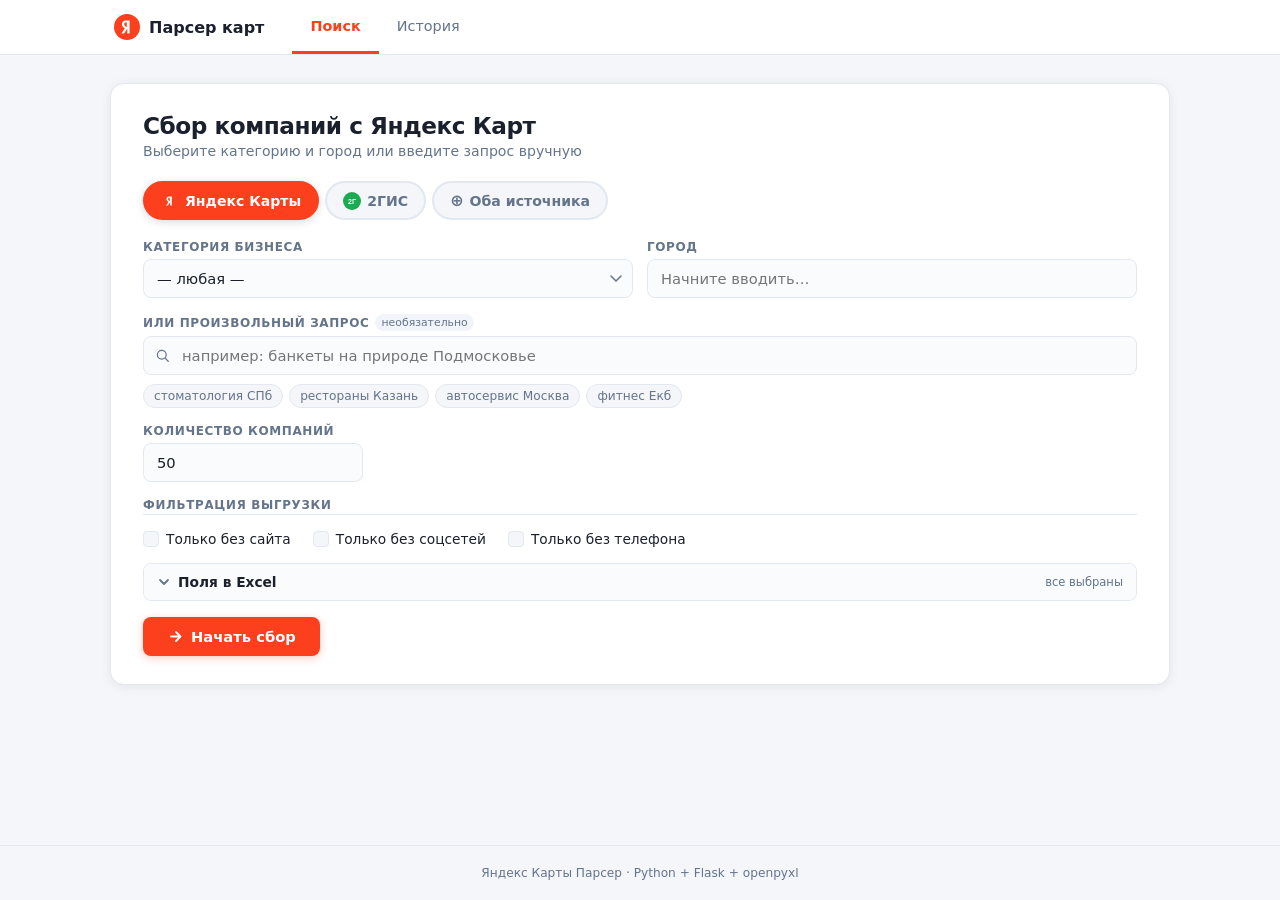
==== commit 5c25e715: "Add source selector: Яндекс Карты / 2ГИС / Оба источника - Source toggle (3 pill buttons) in search " ====
--- a/templates/index.html
+++ b/templates/index.html
@@ -31,8 +31,30 @@
   <!-- ══════════════ ПОИСК ══════════════ -->
   <div id="page-search">
     <section class="card" id="searchSection">
-      <h1 class="card-title">Сбор компаний с Яндекс Карт</h1>
-      <p class="card-sub">Выберите категорию и город или введите запрос вручную</p>
+      <h1 class="card-title" id="cardTitle">Сбор компаний с Яндекс Карт</h1>
+      <p class="card-sub" id="cardSub">Выберите категорию и город или введите запрос вручную</p>
+
+      <!-- Source selector -->
+      <div class="source-toggle" id="sourceToggle">
+        <button type="button" class="source-btn active" data-src="yandex">
+          <svg width="18" height="18" viewBox="0 0 28 28" fill="none">
+            <circle cx="14" cy="14" r="14" fill="#FC3F1D"/>
+            <path d="M15.8 7H12.5C10.3 7 8.5 8.8 8.5 11c0 2 1.3 3.3 3.2 4.4L8 21h2.8l3.4-5.2h.1V21h2.5V7h-.9zm-2.6 7.1c-1.4-.8-2.2-1.8-2.2-3.1 0-1.2.9-2.1 2.1-2.1h.6v5.2h-.5z" fill="white"/>
+          </svg>
+          Яндекс Карты
+        </button>
+        <button type="button" class="source-btn" data-src="2gis">
+          <svg width="18" height="18" viewBox="0 0 28 28" fill="none">
+            <circle cx="14" cy="14" r="14" fill="#1CAA53"/>
+            <text x="14" y="19" text-anchor="middle" fill="white" font-size="11" font-weight="800" font-family="Arial">2Г</text>
+          </svg>
+          2ГИС
+        </button>
+        <button type="button" class="source-btn" data-src="both">
+          <span style="font-size:1rem">⊕</span>
+          Оба источника
+        </button>
+      </div>
 
       <form id="searchForm" autocomplete="off">
         <div class="row-2">
@@ -246,7 +268,56 @@
             <option value="no">Нет</option>
           </select>
         </div>
+        <div class="table-filter-group">
+          <label class="table-filter-label">Услуги:</label>
+          <select id="filterHasServices" class="input select-input" style="width:auto;padding:8px 28px 8px 10px">
+            <option value="">Все</option>
+            <option value="yes">Указаны</option>
+            <option value="no">Не указаны</option>
+          </select>
+        </div>
+        <div class="table-filter-group">
+          <label class="table-filter-label">Особенности:</label>
+          <select id="filterHasFeatures" class="input select-input" style="width:auto;padding:8px 28px 8px 10px">
+            <option value="">Все</option>
+            <option value="yes">Указаны</option>
+            <option value="no">Не указаны</option>
+          </select>
+        </div>
         <span class="table-count" id="tableCount"></span>
+      </div>
+
+      <!-- Extended tag filters (shown after results load) -->
+      <div id="tagFiltersRow" style="display:none">
+        <!-- Особенности: preset quick-filters + dynamic multi-select cloud -->
+        <div class="quick-filters-bar">
+          <span class="quick-filters-label">Особенности:</span>
+          <button class="quick-filter-btn" data-kws="парк">🅿 Парковка</button>
+          <button class="quick-filter-btn" data-kws="wi-fi,wifi,вай-фай">📶 Wi-Fi</button>
+          <button class="quick-filter-btn" data-kws="онлайн-запись,онлайн запись,запись онлайн">📅 Онлайн-запись</button>
+          <button class="quick-filter-btn" data-kws="коляс,инвалид,пандус,маломобильн">♿ Для колясок</button>
+          <div class="cloud-divider"></div>
+          <div id="featureTags" class="tag-cloud"></div>
+          <div class="input-wrap kw-wrap">
+            <svg class="input-icon" viewBox="0 0 20 20" fill="none">
+              <circle cx="8.5" cy="8.5" r="5.5" stroke="currentColor" stroke-width="1.6"/>
+              <path d="M13 13l3.5 3.5" stroke="currentColor" stroke-width="1.6" stroke-linecap="round"/>
+            </svg>
+            <input id="filterFeatureKw" class="input" type="text" placeholder="Поиск в особенностях…"/>
+          </div>
+        </div>
+        <!-- Услуги: dynamic multi-select cloud -->
+        <div class="quick-filters-bar" id="servicesBar">
+          <span class="quick-filters-label">Услуги:</span>
+          <div id="serviceTags" class="tag-cloud"></div>
+          <div class="input-wrap kw-wrap">
+            <svg class="input-icon" viewBox="0 0 20 20" fill="none">
+              <circle cx="8.5" cy="8.5" r="5.5" stroke="currentColor" stroke-width="1.6"/>
+              <path d="M13 13l3.5 3.5" stroke="currentColor" stroke-width="1.6" stroke-linecap="round"/>
+            </svg>
+            <input id="filterServiceKw" class="input" type="text" placeholder="Поиск в услугах…"/>
+          </div>
+        </div>
       </div>
 
       <div class="table-scroll" id="mainTableScroll">
@@ -261,6 +332,9 @@
               <th class="sortable" data-col="reviews">Отзывы <span class="sort-arrow">↕</span></th>
               <th>Адрес</th>
               <th>Категория</th>
+              <th class="sortable" data-col="price_range">Цены <span class="sort-arrow">↕</span></th>
+              <th>Услуги</th>
+              <th>Особенности</th>
               <th>Карты</th>
             </tr>
           </thead>
@@ -287,6 +361,27 @@
 
 <footer class="footer">Яндекс Карты Парсер · Python + Flask + openpyxl</footer>
 
+<!-- ── Collect overlay (floating, bottom-right) ──────────────────────── -->
+<div id="collectOverlay" class="collect-overlay hidden">
+  <div class="collect-header">
+    <span class="collect-icon">📦</span>
+    <div class="collect-title-wrap">
+      <div class="collect-label">Сбор данных компании</div>
+      <div class="collect-name" id="collectOrgName">…</div>
+    </div>
+    <button class="btn-ghost btn-sm" id="collectCancelBtn" title="Закрыть">✕</button>
+  </div>
+  <div class="progress-track" style="margin:8px 0 4px">
+    <div class="progress-bar" id="collectBar"></div>
+  </div>
+  <div class="log-box" id="collectLog" style="max-height:90px;font-size:.7rem"></div>
+  <div class="collect-footer">
+    <a id="collectDownloadBtn" class="btn-primary hidden"
+       style="padding:8px 16px;font-size:.82rem;width:100%;justify-content:center"
+       href="#">↓ Скачать ZIP-архив</a>
+  </div>
+</div>
+
 <script src="/static/app.js"></script>
 </body>
 </html>
--- a/static/style.css
+++ b/static/style.css
@@ -128,6 +128,31 @@
 }
 .chip:hover { border-color: var(--accent); color: var(--accent); background: #fff5f3; }
 
+/* ── Source toggle ───────────────────────────────────────────────────── */
+.source-toggle {
+  display: flex; gap: 6px; flex-wrap: wrap; margin-bottom: 20px;
+}
+.source-btn {
+  display: inline-flex; align-items: center; gap: 6px;
+  padding: 8px 16px; border: 2px solid var(--border); border-radius: 24px;
+  background: var(--bg); color: var(--muted); font-size: .88rem; font-weight: 600;
+  font-family: var(--font); cursor: pointer; transition: all .15s;
+}
+.source-btn:hover  { border-color: var(--accent); color: var(--accent); }
+.source-btn.active {
+  border-color: var(--accent); background: var(--accent); color: #fff;
+  box-shadow: 0 2px 8px rgba(0,0,0,.15);
+}
+.source-btn.active:hover { background: var(--accent-h); }
+
+/* Source badge in table (both mode) */
+.source-badge {
+  display: inline-block; padding: 2px 7px; border-radius: 5px;
+  font-size: .72rem; font-weight: 700; white-space: nowrap;
+}
+.source-badge--ya { background: #fff0ee; color: #FC3F1D; }
+.source-badge--tg { background: #f0fdf4; color: #1CAA53; }
+
 .section-heading {
   font-size: .74rem; font-weight: 700; color: var(--muted);
   text-transform: uppercase; letter-spacing: .06em;
@@ -269,6 +294,71 @@
 }
 .social-chip:hover { background: #dbeafe; }
 
+/* ── Tag chips in table cells ────────────────────────────────── */
+.tag-cell { display: flex; flex-wrap: wrap; gap: 3px; max-width: 210px; }
+.tag-chip {
+  display: inline-block; padding: 2px 7px; border-radius: 5px;
+  font-size: .7rem; font-weight: 600; white-space: nowrap;
+  cursor: default; line-height: 1.5;
+}
+.tag-chip--srv { background: #eff6ff; color: #2563eb; border: 1px solid #bfdbfe; }
+.tag-chip--ftr { background: #f0fdf4; color: #16a34a; border: 1px solid #bbf7d0; }
+.tag-chip--more {
+  background: #f8fafc; color: var(--muted); border: 1px solid var(--border);
+  cursor: pointer; user-select: none;
+}
+.tag-chip--more:hover { border-color: var(--accent); color: var(--accent); }
+
+/* Price column */
+.td-price { white-space: nowrap; font-size: .82rem; font-weight: 500; }
+
+/* ── Extended tag filter rows ────────────────────────────────── */
+#tagFiltersRow {
+  background: #fafbfc; border: 1px solid var(--border); border-radius: 8px;
+  padding: 10px 14px; margin-bottom: 12px;
+  display: flex; flex-direction: column; gap: 8px;
+}
+.quick-filters-bar {
+  display: flex; align-items: center; flex-wrap: wrap; gap: 6px;
+}
+.quick-filters-label {
+  font-size: .72rem; font-weight: 700; color: var(--muted);
+  text-transform: uppercase; letter-spacing: .05em;
+  white-space: nowrap; min-width: 80px;
+}
+
+/* ── Preset quick-filter toggle buttons ──────────────────────── */
+.quick-filter-btn {
+  display: inline-flex; align-items: center; gap: 4px;
+  padding: 4px 10px; border: 1.5px solid var(--border); border-radius: 20px;
+  font-size: .78rem; font-family: var(--font); cursor: pointer;
+  background: var(--surface); color: var(--muted); transition: all .14s;
+}
+.quick-filter-btn:hover  { border-color: var(--accent); color: var(--accent); }
+.quick-filter-btn.active {
+  background: #fff5f3; border-color: var(--accent);
+  color: var(--accent); font-weight: 600;
+}
+
+.cloud-divider { width: 1px; height: 18px; background: var(--border); flex-shrink: 0; }
+
+/* ── Multi-select tag cloud ──────────────────────────────────── */
+.tag-cloud { display: flex; flex-wrap: wrap; gap: 4px; align-items: center; }
+.cloud-tag {
+  padding: 3px 8px; border: 1.5px solid var(--border); border-radius: 20px;
+  font-size: .74rem; background: var(--bg); color: var(--muted);
+  cursor: pointer; font-family: var(--font); transition: all .13s; line-height: 1.5;
+}
+.cloud-tag sup { font-size: .62rem; opacity: .65; margin-left: 2px; }
+.cloud-tag.ftr-tag:hover,
+.cloud-tag.ftr-tag.active { border-color: var(--green); color: var(--green); background: var(--green-bg); }
+.cloud-tag.srv-tag:hover,
+.cloud-tag.srv-tag.active { border-color: var(--blue);  color: var(--blue);  background: #eff6ff; }
+
+/* Compact keyword inputs inside filter bars */
+.kw-wrap { max-width: 220px; }
+.kw-wrap .input { padding: 5px 10px 5px 32px; font-size: .8rem; height: 32px; }
+
 /* ── Pagination ──────────────────────────────────────────────── */
 .pagination { display: flex; align-items: center; gap: 4px; justify-content: center; padding-top: 14px; flex-wrap: wrap; }
 .page-btn {
@@ -299,6 +389,37 @@
 .history-actions { display: flex; gap: 6px; flex-shrink: 0; }
 .history-empty  { color: var(--muted); font-size: .86rem; text-align: center; padding: 18px 0; }
 
+/* ── History org-collect entries ────────────────────────────── */
+.history-item--org { background: #f0f7ff; border-color: #c0d8f0; }
+.history-item--org:hover { border-color: var(--accent); }
+.history-org-icon  { font-size: 1.3rem; flex-shrink: 0; line-height: 1; }
+
+/* ── Collect button in table ─────────────────────────────────── */
+.td-actions        { display: flex; gap: 6px; align-items: center; }
+.btn-collect       { background: none; border: 1px solid var(--border); border-radius: 6px;
+                     cursor: pointer; font-size: .95rem; padding: 2px 5px; line-height: 1;
+                     transition: border-color .15s, background .15s; }
+.btn-collect:hover { border-color: var(--accent); background: #eaf1ff; }
+
+/* ── Collect overlay ─────────────────────────────────────────── */
+.collect-overlay {
+  position: fixed; bottom: 24px; right: 24px; z-index: 9999;
+  width: 340px; background: #fff; border: 1px solid var(--border);
+  border-radius: 12px; box-shadow: 0 8px 28px rgba(0,0,0,.14);
+  padding: 14px 16px 12px; display: flex; flex-direction: column; gap: 8px;
+}
+.collect-overlay.hidden { display: none; }
+.collect-header  { display: flex; align-items: center; gap: 10px; }
+.collect-icon    { font-size: 1.4rem; flex-shrink: 0; }
+.collect-title-wrap { flex: 1; min-width: 0; }
+.collect-label   { font-size: .72rem; color: var(--muted); }
+.collect-name    { font-weight: 600; font-size: .88rem; white-space: nowrap; overflow: hidden; text-overflow: ellipsis; }
+.collect-footer  { display: flex; justify-content: flex-end; }
+.log-box         { font-size: .72rem; color: #444; overflow-y: auto; display: flex; flex-direction: column; gap: 2px; }
+.log-line        { display: block; }
+.log-line--ok    { color: var(--green); }
+.log-line--err   { color: #c00; }
+
 /* ── Footer ──────────────────────────────────────────────────── */
 .footer { text-align: center; padding: 20px; color: var(--muted); font-size: .76rem; border-top: 1px solid var(--border); }
 
